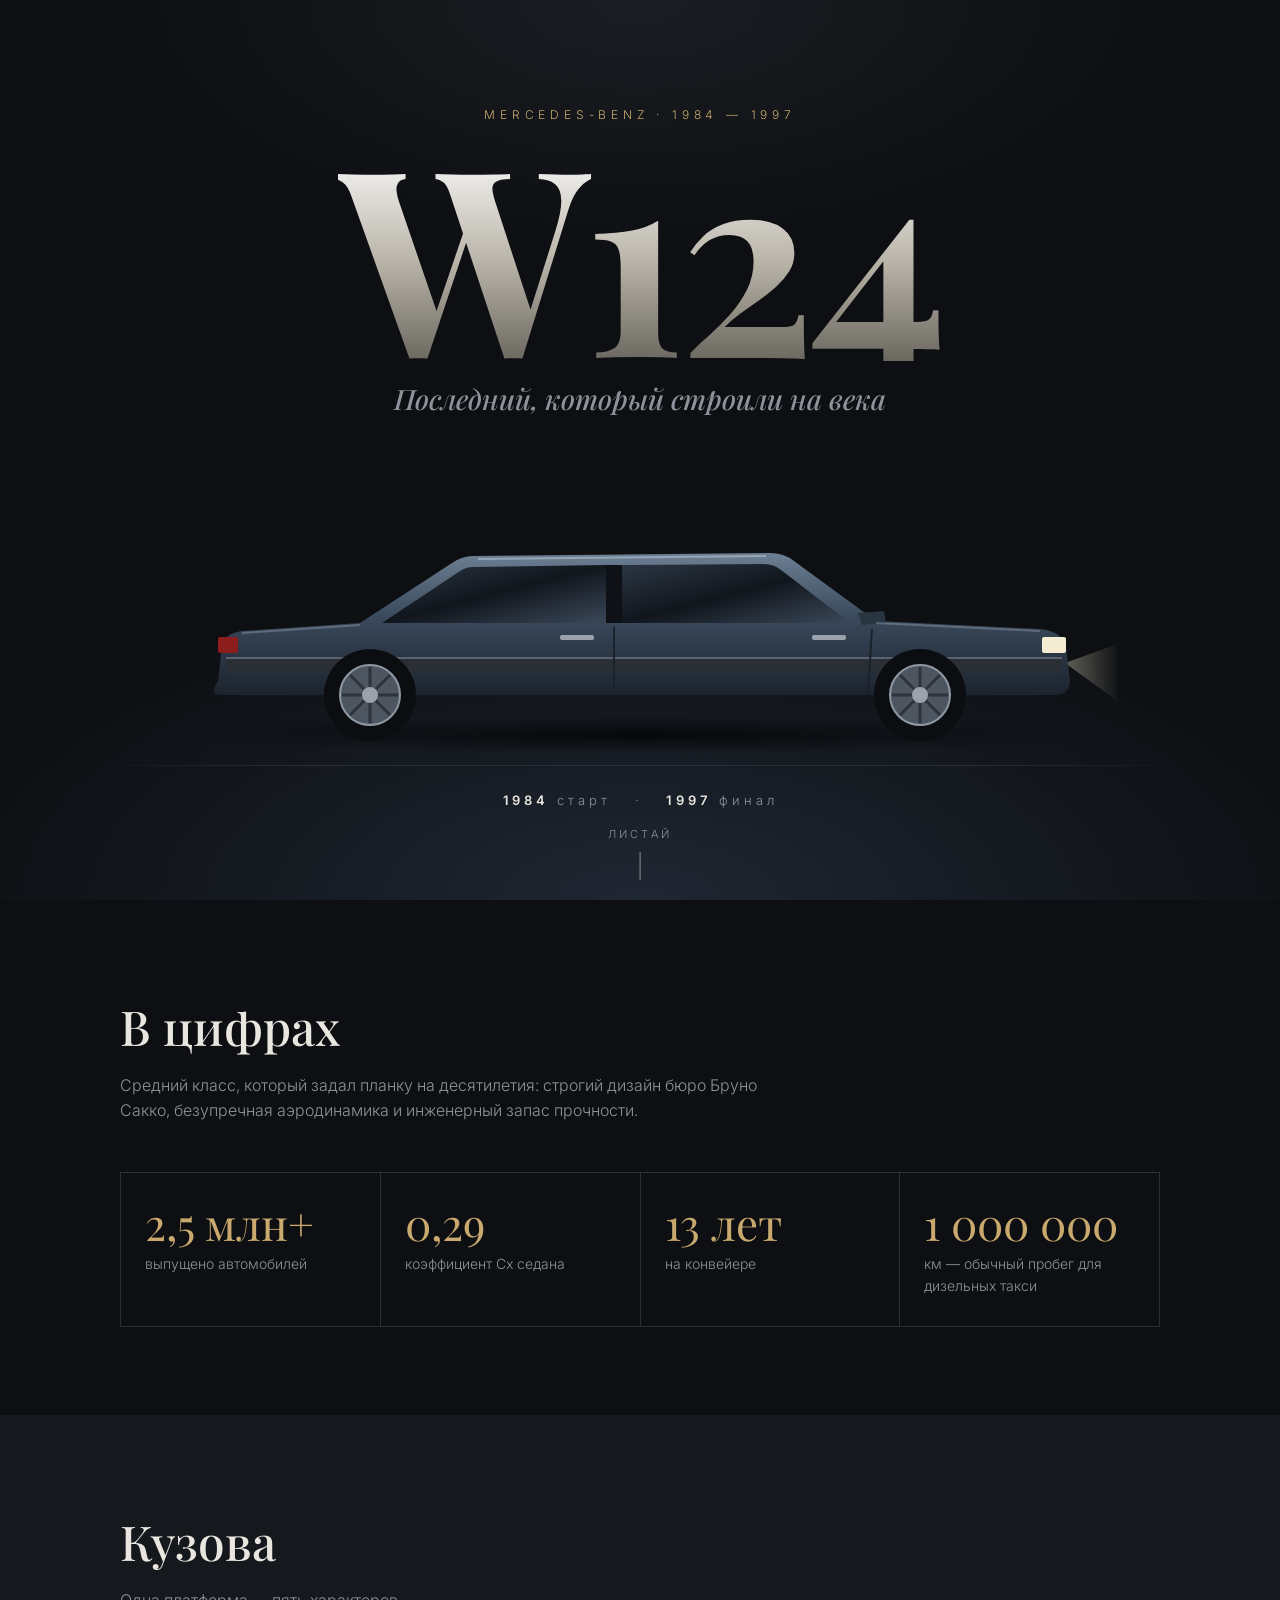
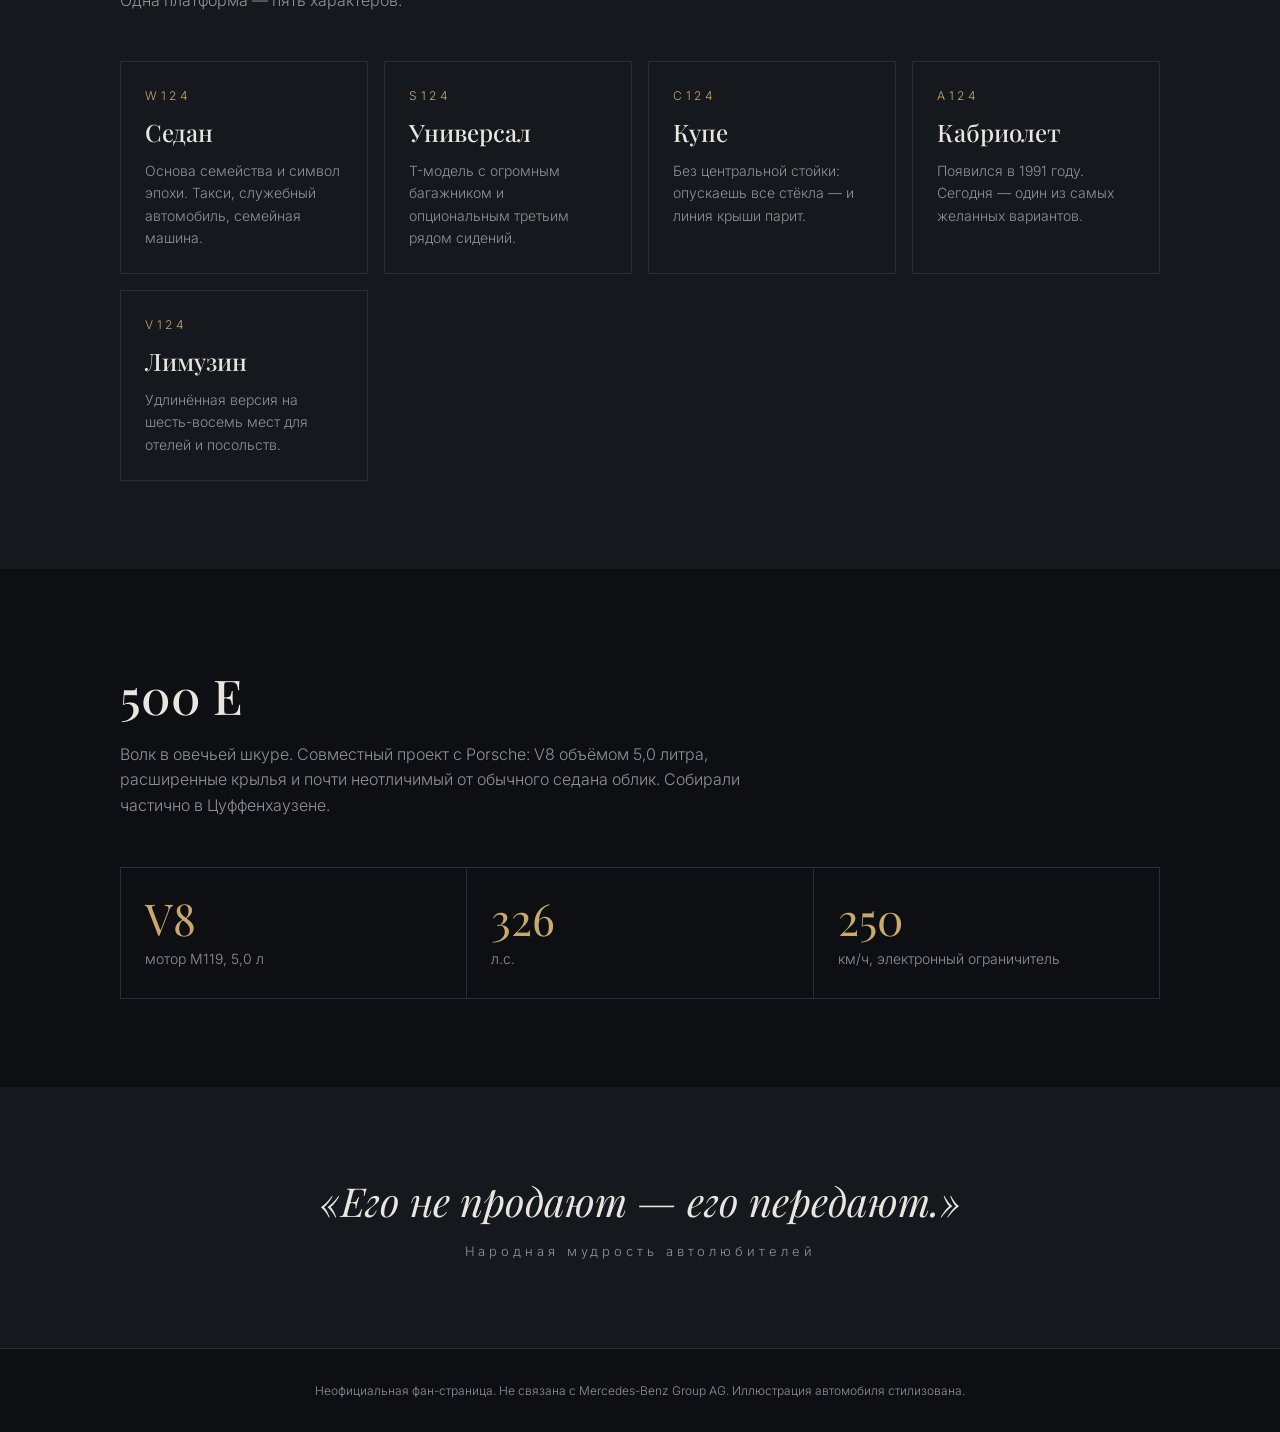
==== index.html @ 32b6a5bc "W124 tribute cover" ====
<!doctype html>
<html lang="ru">
<head>
  <meta charset="utf-8">
  <meta name="viewport" content="width=device-width, initial-scale=1">
  <title>W124 — Легенда</title>
  <meta name="description" content="Фан-страница, посвящённая Mercedes-Benz W124 (1984–1997).">
  <link rel="preconnect" href="https://fonts.googleapis.com">
  <link rel="preconnect" href="https://fonts.gstatic.com" crossorigin>
  <link href="https://fonts.googleapis.com/css2?family=Playfair+Display:wght@500;700&family=Inter:wght@300;400;600&display=swap" rel="stylesheet">
  <style>
    :root {
      --bg: #0d0f12;
      --bg-2: #15181d;
      --fg: #e9e6df;
      --muted: #8e939b;
      --line: #2a2f37;
      --accent: #c9a96e;
      --paint: #3a4a5c;
    }
    * { box-sizing: border-box; }
    html { scroll-behavior: smooth; }
    body {
      margin: 0;
      background: var(--bg);
      color: var(--fg);
      font-family: Inter, system-ui, sans-serif;
      font-weight: 300;
      line-height: 1.6;
    }
    a { color: inherit; }

    /* ---------- Обложка ---------- */
    .hero {
      position: relative;
      min-height: 100svh;
      display: flex;
      flex-direction: column;
      justify-content: center;
      align-items: center;
      text-align: center;
      padding: 48px 16px 32px;
      overflow: hidden;
      background:
        radial-gradient(ellipse 80% 50% at 50% 100%, #1f2733 0%, transparent 70%),
        radial-gradient(ellipse 60% 40% at 50% 0%, #1a1d22 0%, transparent 70%),
        var(--bg);
    }
    .eyebrow {
      font-size: 12px;
      letter-spacing: .4em;
      text-transform: uppercase;
      color: var(--accent);
      margin: 0 0 16px;
      opacity: 0;
      animation: up .9s .1s ease-out forwards;
    }
    .title {
      font-family: "Playfair Display", serif;
      font-weight: 700;
      font-size: clamp(88px, 22vw, 260px);
      line-height: .85;
      margin: 0;
      letter-spacing: -.02em;
      background: linear-gradient(180deg, #ffffff 0%, #b9b4a8 55%, #6b6860 100%);
      -webkit-background-clip: text;
      background-clip: text;
      color: transparent;
      opacity: 0;
      animation: up 1s .25s ease-out forwards;
    }
    .subtitle {
      font-family: "Playfair Display", serif;
      font-weight: 500;
      font-style: italic;
      font-size: clamp(18px, 3vw, 28px);
      color: var(--muted);
      margin: 16px 0 0;
      opacity: 0;
      animation: up 1s .45s ease-out forwards;
    }
    .car {
      width: min(960px, 100%);
      margin-top: clamp(24px, 5vh, 56px);
      opacity: 0;
      animation: drive 1.6s .6s cubic-bezier(.2,.7,.2,1) forwards;
    }
    .car svg { width: 100%; height: auto; display: block; }
    .road {
      width: min(1100px, 100%);
      height: 1px;
      background: linear-gradient(90deg, transparent, var(--line) 20%, var(--line) 80%, transparent);
      margin-top: -2px;
    }
    .years {
      display: flex;
      gap: 24px;
      justify-content: center;
      margin-top: 24px;
      font-size: 13px;
      letter-spacing: .3em;
      color: var(--muted);
    }
    .years b { color: var(--fg); font-weight: 600; }
    .scroll {
      position: absolute;
      bottom: 20px;
      left: 50%;
      transform: translateX(-50%);
      font-size: 11px;
      letter-spacing: .3em;
      text-transform: uppercase;
      color: var(--muted);
      text-decoration: none;
    }
    .scroll::after {
      content: "";
      display: block;
      width: 1px;
      height: 28px;
      margin: 8px auto 0;
      background: var(--muted);
      animation: pulse 2s infinite;
    }

    @keyframes up { from { opacity: 0; transform: translateY(20px); } to { opacity: 1; transform: none; } }
    @keyframes drive { from { opacity: 0; transform: translateX(-12%); } to { opacity: 1; transform: none; } }
    @keyframes pulse { 0%,100% { opacity: .2; } 50% { opacity: 1; } }
    @media (prefers-reduced-motion: reduce) {
      * { animation: none !important; opacity: 1 !important; }
    }

    /* ---------- Секции ---------- */
    section { padding: 88px 16px; }
    .wrap { max-width: 1040px; margin: 0 auto; }
    h2 {
      font-family: "Playfair Display", serif;
      font-weight: 500;
      font-size: clamp(32px, 5vw, 48px);
      margin: 0 0 8px;
    }
    .lead { color: var(--muted); max-width: 640px; margin: 0 0 48px; }

    .stats {
      display: grid;
      grid-template-columns: repeat(auto-fit, minmax(200px, 1fr));
      border-top: 1px solid var(--line);
      border-left: 1px solid var(--line);
    }
    .stat {
      padding: 28px 24px;
      border-right: 1px solid var(--line);
      border-bottom: 1px solid var(--line);
    }
    .stat .num {
      font-family: "Playfair Display", serif;
      font-size: 44px;
      line-height: 1;
      color: var(--accent);
    }
    .stat .lbl { margin-top: 8px; font-size: 14px; color: var(--muted); }

    .alt { background: var(--bg-2); }
    .bodies {
      display: grid;
      grid-template-columns: repeat(auto-fit, minmax(220px, 1fr));
      gap: 16px;
    }
    .body-card {
      border: 1px solid var(--line);
      padding: 24px;
      transition: border-color .3s, transform .3s;
    }
    .body-card:hover { border-color: var(--accent); transform: translateY(-3px); }
    .code { font-size: 12px; letter-spacing: .3em; color: var(--accent); }
    .body-card h3 { font-family: "Playfair Display", serif; font-weight: 500; font-size: 24px; margin: 8px 0; }
    .body-card p { margin: 0; color: var(--muted); font-size: 14px; }

    .quote {
      text-align: center;
      font-family: "Playfair Display", serif;
      font-style: italic;
      font-size: clamp(24px, 4vw, 40px);
      line-height: 1.3;
      max-width: 820px;
      margin: 0 auto;
    }
    .quote span { display: block; margin-top: 16px; font-family: Inter, sans-serif; font-style: normal; font-size: 13px; letter-spacing: .3em; color: var(--muted); }

    footer {
      padding: 32px 16px;
      text-align: center;
      font-size: 12px;
      color: var(--muted);
      border-top: 1px solid var(--line);
    }
  </style>
</head>
<body>

  <header class="hero">
    <p class="eyebrow">Mercedes-Benz · 1984 — 1997</p>
    <h1 class="title">W124</h1>
    <p class="subtitle">Последний, который строили на века</p>

    <div class="car" aria-hidden="true">
      <!-- Стилизованный силуэт седана: прямые линии, длинный капот, вертикальная решётка -->
      <svg viewBox="0 0 960 300" fill="none" xmlns="http://www.w3.org/2000/svg">
        <defs>
          <linearGradient id="paint" x1="0" y1="0" x2="0" y2="1">
            <stop offset="0" stop-color="#6d7f93"/>
            <stop offset=".45" stop-color="#3a4a5c"/>
            <stop offset="1" stop-color="#1b232d"/>
          </linearGradient>
          <linearGradient id="glass" x1="0" y1="0" x2="1" y2="1">
            <stop offset="0" stop-color="#2b3644"/>
            <stop offset=".5" stop-color="#11161d"/>
            <stop offset="1" stop-color="#3b4859"/>
          </linearGradient>
          <radialGradient id="shadow" cx=".5" cy=".5" r=".5">
            <stop offset="0" stop-color="#000" stop-opacity=".7"/>
            <stop offset="1" stop-color="#000" stop-opacity="0"/>
          </radialGradient>
          <linearGradient id="beam" x1="0" y1="0" x2="1" y2="0">
            <stop offset="0" stop-color="#fff6d8" stop-opacity=".35"/>
            <stop offset="1" stop-color="#fff6d8" stop-opacity="0"/>
          </linearGradient>
        </defs>

        <ellipse cx="480" cy="268" rx="430" ry="18" fill="url(#shadow)"/>

        <!-- свет фар -->
        <path d="M905 196 L960 176 L960 236 Z" fill="url(#beam)"/>

        <!-- кузов -->
        <path d="M58 214
                 L62 178 Q66 166 82 164
                 L200 156
                 L292 96 Q300 90 312 89
                 L610 86 Q624 86 634 94
                 L716 154
                 L880 162 Q902 164 906 180
                 L910 214 Q910 226 898 228
                 L58 228 Q50 226 58 214 Z"
              fill="url(#paint)"/>

        <!-- окна -->
        <path d="M222 156 L300 104 Q306 100 314 100 L446 98 L446 156 Z" fill="url(#glass)"/>
        <path d="M462 98 L604 97 Q614 97 621 103 L690 156 L462 156 Z" fill="url(#glass)"/>
        <rect x="446" y="98" width="16" height="58" fill="#0e1217"/>

        <!-- молдинг (знаменитые боковые накладки) -->
        <rect x="66" y="190" width="836" height="16" rx="3" fill="#2a2f36"/>
        <rect x="66" y="190" width="836" height="2" fill="#5b636e"/>

        <!-- линии дверей -->
        <path d="M454 160 L454 226 M712 162 L708 226" stroke="#1a222b" stroke-width="2"/>

        <!-- ручки -->
        <rect x="400" y="168" width="34" height="5" rx="2" fill="#9aa3ad"/>
        <rect x="652" y="168" width="34" height="5" rx="2" fill="#9aa3ad"/>

        <!-- зеркало -->
        <path d="M698 146 L724 144 L726 156 L702 158 Z" fill="#2a3542"/>

        <!-- фара и фонарь -->
        <rect x="882" y="170" width="24" height="16" rx="2" fill="#f4ecd2"/>
        <rect x="58" y="170" width="20" height="16" rx="2" fill="#8c1d1d"/>

        <!-- блик по крыше -->
        <path d="M318 92 L606 89" stroke="#c4d0dc" stroke-opacity=".5" stroke-width="2"/>
        <path d="M82 166 L200 158 M716 156 L880 164" stroke="#a9b6c3" stroke-opacity=".35" stroke-width="2"/>

        <!-- колёса -->
        <g>
          <circle cx="210" cy="228" r="46" fill="#0b0d10"/>
          <circle cx="210" cy="228" r="30" fill="#4c5560"/>
          <circle cx="210" cy="228" r="30" fill="none" stroke="#8e98a3" stroke-width="2"/>
          <g stroke="#2c333b" stroke-width="3">
            <path d="M210 200 V256 M182 228 H238 M190 208 L230 248 M230 208 L190 248"/>
          </g>
          <circle cx="210" cy="228" r="8" fill="#9aa3ad"/>
        </g>
        <g>
          <circle cx="760" cy="228" r="46" fill="#0b0d10"/>
          <circle cx="760" cy="228" r="30" fill="#4c5560"/>
          <circle cx="760" cy="228" r="30" fill="none" stroke="#8e98a3" stroke-width="2"/>
          <g stroke="#2c333b" stroke-width="3">
            <path d="M760 200 V256 M732 228 H788 M740 208 L780 248 M780 208 L740 248"/>
          </g>
          <circle cx="760" cy="228" r="8" fill="#9aa3ad"/>
        </g>
      </svg>
    </div>
    <div class="road"></div>

    <div class="years"><span><b>1984</b> старт</span><span>·</span><span><b>1997</b> финал</span></div>

    <a class="scroll" href="#facts">Листай</a>
  </header>

  <section id="facts">
    <div class="wrap">
      <h2>В цифрах</h2>
      <p class="lead">Средний класс, который задал планку на десятилетия: строгий дизайн бюро Бруно Сакко, безупречная аэродинамика и инженерный запас прочности.</p>
      <div class="stats">
        <div class="stat"><div class="num">2,5 млн+</div><div class="lbl">выпущено автомобилей</div></div>
        <div class="stat"><div class="num">0,29</div><div class="lbl">коэффициент Cx седана</div></div>
        <div class="stat"><div class="num">13 лет</div><div class="lbl">на конвейере</div></div>
        <div class="stat"><div class="num">1 000 000</div><div class="lbl">км — обычный пробег для дизельных такси</div></div>
      </div>
    </div>
  </section>

  <section class="alt">
    <div class="wrap">
      <h2>Кузова</h2>
      <p class="lead">Одна платформа — пять характеров.</p>
      <div class="bodies">
        <div class="body-card"><div class="code">W124</div><h3>Седан</h3><p>Основа семейства и символ эпохи. Такси, служебный автомобиль, семейная машина.</p></div>
        <div class="body-card"><div class="code">S124</div><h3>Универсал</h3><p>T-модель с огромным багажником и опциональным третьим рядом сидений.</p></div>
        <div class="body-card"><div class="code">C124</div><h3>Купе</h3><p>Без центральной стойки: опускаешь все стёкла — и линия крыши парит.</p></div>
        <div class="body-card"><div class="code">A124</div><h3>Кабриолет</h3><p>Появился в 1991 году. Сегодня — один из самых желанных вариантов.</p></div>
        <div class="body-card"><div class="code">V124</div><h3>Лимузин</h3><p>Удлинённая версия на шесть-восемь мест для отелей и посольств.</p></div>
      </div>
    </div>
  </section>

  <section>
    <div class="wrap">
      <h2>500 E</h2>
      <p class="lead">Волк в овечьей шкуре. Совместный проект с Porsche: V8 объёмом 5,0 литра, расширенные крылья и почти неотличимый от обычного седана облик. Собирали частично в Цуффенхаузене.</p>
      <div class="stats">
        <div class="stat"><div class="num">V8</div><div class="lbl">мотор M119, 5,0 л</div></div>
        <div class="stat"><div class="num">326</div><div class="lbl">л.с.</div></div>
        <div class="stat"><div class="num">250</div><div class="lbl">км/ч, электронный ограничитель</div></div>
      </div>
    </div>
  </section>

  <section class="alt">
    <p class="quote">«Его не продают — его передают.»<span>Народная мудрость автолюбителей</span></p>
  </section>

  <footer>
    Неофициальная фан-страница. Не связана с Mercedes-Benz Group AG. Иллюстрация автомобиля стилизована.
  </footer>

</body>
</html>
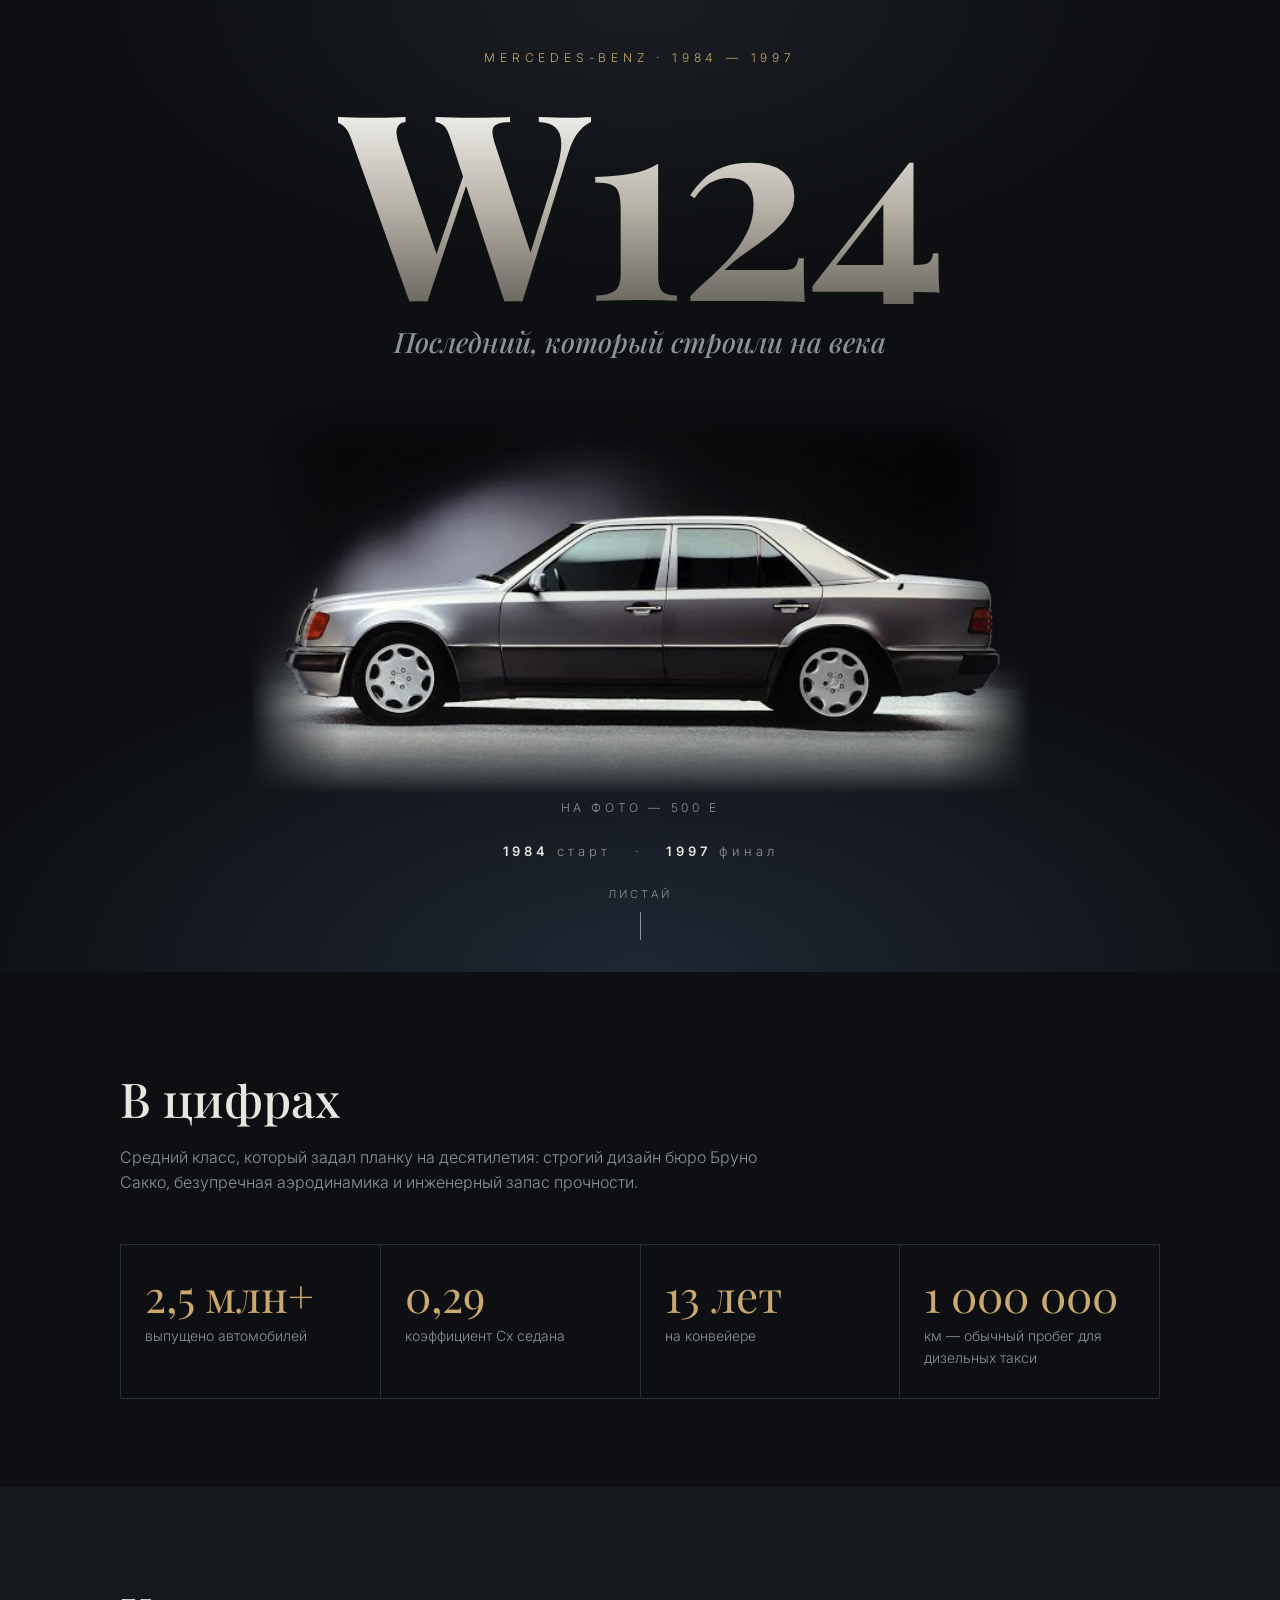
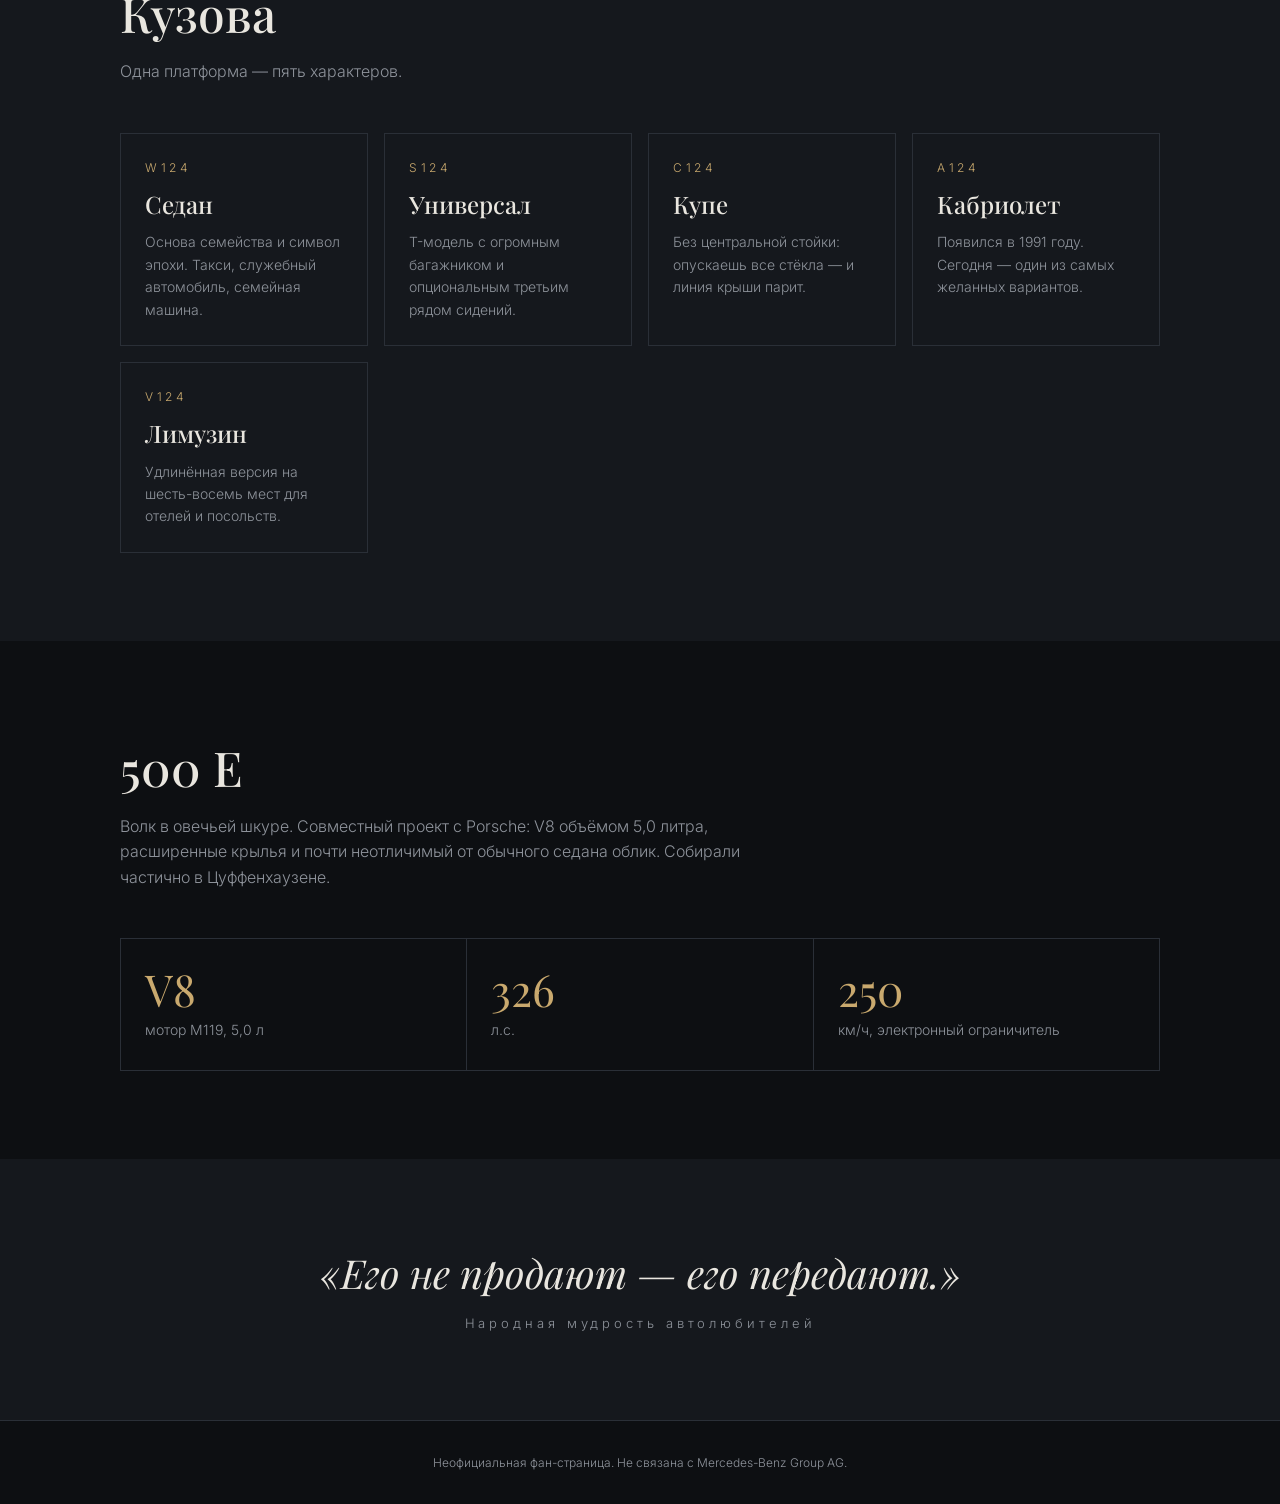
==== commit 5c4b3de4: "Use photo on W124 cover" ====
--- a/index.html
+++ b/index.html
@@ -80,17 +80,35 @@
       animation: up 1s .45s ease-out forwards;
     }
     .car {
-      width: min(960px, 100%);
-      margin-top: clamp(24px, 5vh, 56px);
+      width: min(780px, 100%);
+      margin-top: clamp(16px, 3vh, 40px);
       opacity: 0;
       animation: drive 1.6s .6s cubic-bezier(.2,.7,.2,1) forwards;
     }
-    .car svg { width: 100%; height: auto; display: block; }
-    .road {
-      width: min(1100px, 100%);
-      height: 1px;
-      background: linear-gradient(90deg, transparent, var(--line) 20%, var(--line) 80%, transparent);
-      margin-top: -2px;
+    .car figure { margin: 0; }
+    .car img {
+      display: block;
+      width: 100%;
+      height: auto;
+      aspect-ratio: 640 / 330; /* обрезаем чёрные полосы сверху и снизу */
+      object-fit: cover;
+      object-position: center;
+      /* растворяем края фото в фоне */
+      -webkit-mask-image:
+        linear-gradient(90deg, transparent 0, #000 12%, #000 88%, transparent 100%),
+        linear-gradient(180deg, transparent 0, #000 15%, #000 80%, transparent 100%);
+      -webkit-mask-composite: source-in;
+      mask-image:
+        linear-gradient(90deg, transparent 0, #000 12%, #000 88%, transparent 100%),
+        linear-gradient(180deg, transparent 0, #000 15%, #000 80%, transparent 100%);
+      mask-composite: intersect;
+    }
+    .car figcaption {
+      margin-top: 4px;
+      font-size: 12px;
+      letter-spacing: .3em;
+      text-transform: uppercase;
+      color: var(--muted);
     }
     .years {
       display: flex;
@@ -103,10 +121,7 @@
     }
     .years b { color: var(--fg); font-weight: 600; }
     .scroll {
-      position: absolute;
-      bottom: 20px;
-      left: 50%;
-      transform: translateX(-50%);
+      margin-top: 24px;
       font-size: 11px;
       letter-spacing: .3em;
       text-transform: uppercase;
@@ -124,7 +139,7 @@
     }
 
     @keyframes up { from { opacity: 0; transform: translateY(20px); } to { opacity: 1; transform: none; } }
-    @keyframes drive { from { opacity: 0; transform: translateX(-12%); } to { opacity: 1; transform: none; } }
+    @keyframes drive { from { opacity: 0; transform: translateX(8%); } to { opacity: 1; transform: none; } }
     @keyframes pulse { 0%,100% { opacity: .2; } 50% { opacity: 1; } }
     @media (prefers-reduced-motion: reduce) {
       * { animation: none !important; opacity: 1 !important; }
@@ -203,96 +218,12 @@
     <h1 class="title">W124</h1>
     <p class="subtitle">Последний, который строили на века</p>
 
-    <div class="car" aria-hidden="true">
-      <!-- Стилизованный силуэт седана: прямые линии, длинный капот, вертикальная решётка -->
-      <svg viewBox="0 0 960 300" fill="none" xmlns="http://www.w3.org/2000/svg">
-        <defs>
-          <linearGradient id="paint" x1="0" y1="0" x2="0" y2="1">
-            <stop offset="0" stop-color="#6d7f93"/>
-            <stop offset=".45" stop-color="#3a4a5c"/>
-            <stop offset="1" stop-color="#1b232d"/>
-          </linearGradient>
-          <linearGradient id="glass" x1="0" y1="0" x2="1" y2="1">
-            <stop offset="0" stop-color="#2b3644"/>
-            <stop offset=".5" stop-color="#11161d"/>
-            <stop offset="1" stop-color="#3b4859"/>
-          </linearGradient>
-          <radialGradient id="shadow" cx=".5" cy=".5" r=".5">
-            <stop offset="0" stop-color="#000" stop-opacity=".7"/>
-            <stop offset="1" stop-color="#000" stop-opacity="0"/>
-          </radialGradient>
-          <linearGradient id="beam" x1="0" y1="0" x2="1" y2="0">
-            <stop offset="0" stop-color="#fff6d8" stop-opacity=".35"/>
-            <stop offset="1" stop-color="#fff6d8" stop-opacity="0"/>
-          </linearGradient>
-        </defs>
-
-        <ellipse cx="480" cy="268" rx="430" ry="18" fill="url(#shadow)"/>
-
-        <!-- свет фар -->
-        <path d="M905 196 L960 176 L960 236 Z" fill="url(#beam)"/>
-
-        <!-- кузов -->
-        <path d="M58 214
-                 L62 178 Q66 166 82 164
-                 L200 156
-                 L292 96 Q300 90 312 89
-                 L610 86 Q624 86 634 94
-                 L716 154
-                 L880 162 Q902 164 906 180
-                 L910 214 Q910 226 898 228
-                 L58 228 Q50 226 58 214 Z"
-              fill="url(#paint)"/>
-
-        <!-- окна -->
-        <path d="M222 156 L300 104 Q306 100 314 100 L446 98 L446 156 Z" fill="url(#glass)"/>
-        <path d="M462 98 L604 97 Q614 97 621 103 L690 156 L462 156 Z" fill="url(#glass)"/>
-        <rect x="446" y="98" width="16" height="58" fill="#0e1217"/>
-
-        <!-- молдинг (знаменитые боковые накладки) -->
-        <rect x="66" y="190" width="836" height="16" rx="3" fill="#2a2f36"/>
-        <rect x="66" y="190" width="836" height="2" fill="#5b636e"/>
-
-        <!-- линии дверей -->
-        <path d="M454 160 L454 226 M712 162 L708 226" stroke="#1a222b" stroke-width="2"/>
-
-        <!-- ручки -->
-        <rect x="400" y="168" width="34" height="5" rx="2" fill="#9aa3ad"/>
-        <rect x="652" y="168" width="34" height="5" rx="2" fill="#9aa3ad"/>
-
-        <!-- зеркало -->
-        <path d="M698 146 L724 144 L726 156 L702 158 Z" fill="#2a3542"/>
-
-        <!-- фара и фонарь -->
-        <rect x="882" y="170" width="24" height="16" rx="2" fill="#f4ecd2"/>
-        <rect x="58" y="170" width="20" height="16" rx="2" fill="#8c1d1d"/>
-
-        <!-- блик по крыше -->
-        <path d="M318 92 L606 89" stroke="#c4d0dc" stroke-opacity=".5" stroke-width="2"/>
-        <path d="M82 166 L200 158 M716 156 L880 164" stroke="#a9b6c3" stroke-opacity=".35" stroke-width="2"/>
-
-        <!-- колёса -->
-        <g>
-          <circle cx="210" cy="228" r="46" fill="#0b0d10"/>
-          <circle cx="210" cy="228" r="30" fill="#4c5560"/>
-          <circle cx="210" cy="228" r="30" fill="none" stroke="#8e98a3" stroke-width="2"/>
-          <g stroke="#2c333b" stroke-width="3">
-            <path d="M210 200 V256 M182 228 H238 M190 208 L230 248 M230 208 L190 248"/>
-          </g>
-          <circle cx="210" cy="228" r="8" fill="#9aa3ad"/>
-        </g>
-        <g>
-          <circle cx="760" cy="228" r="46" fill="#0b0d10"/>
-          <circle cx="760" cy="228" r="30" fill="#4c5560"/>
-          <circle cx="760" cy="228" r="30" fill="none" stroke="#8e98a3" stroke-width="2"/>
-          <g stroke="#2c333b" stroke-width="3">
-            <path d="M760 200 V256 M732 228 H788 M740 208 L780 248 M780 208 L740 248"/>
-          </g>
-          <circle cx="760" cy="228" r="8" fill="#9aa3ad"/>
-        </g>
-      </svg>
-    </div>
-    <div class="road"></div>
+    <div class="car">
+      <figure>
+        <img src="sddefault.jpg" alt="Mercedes-Benz W124 500 E, серебристый седан в профиль" width="640" height="330">
+        <figcaption>На фото — 500 E</figcaption>
+      </figure>
+    </div>
 
     <div class="years"><span><b>1984</b> старт</span><span>·</span><span><b>1997</b> финал</span></div>
 
@@ -343,7 +274,7 @@
   </section>
 
   <footer>
-    Неофициальная фан-страница. Не связана с Mercedes-Benz Group AG. Иллюстрация автомобиля стилизована.
+    Неофициальная фан-страница. Не связана с Mercedes-Benz Group AG.
   </footer>
 
 </body>
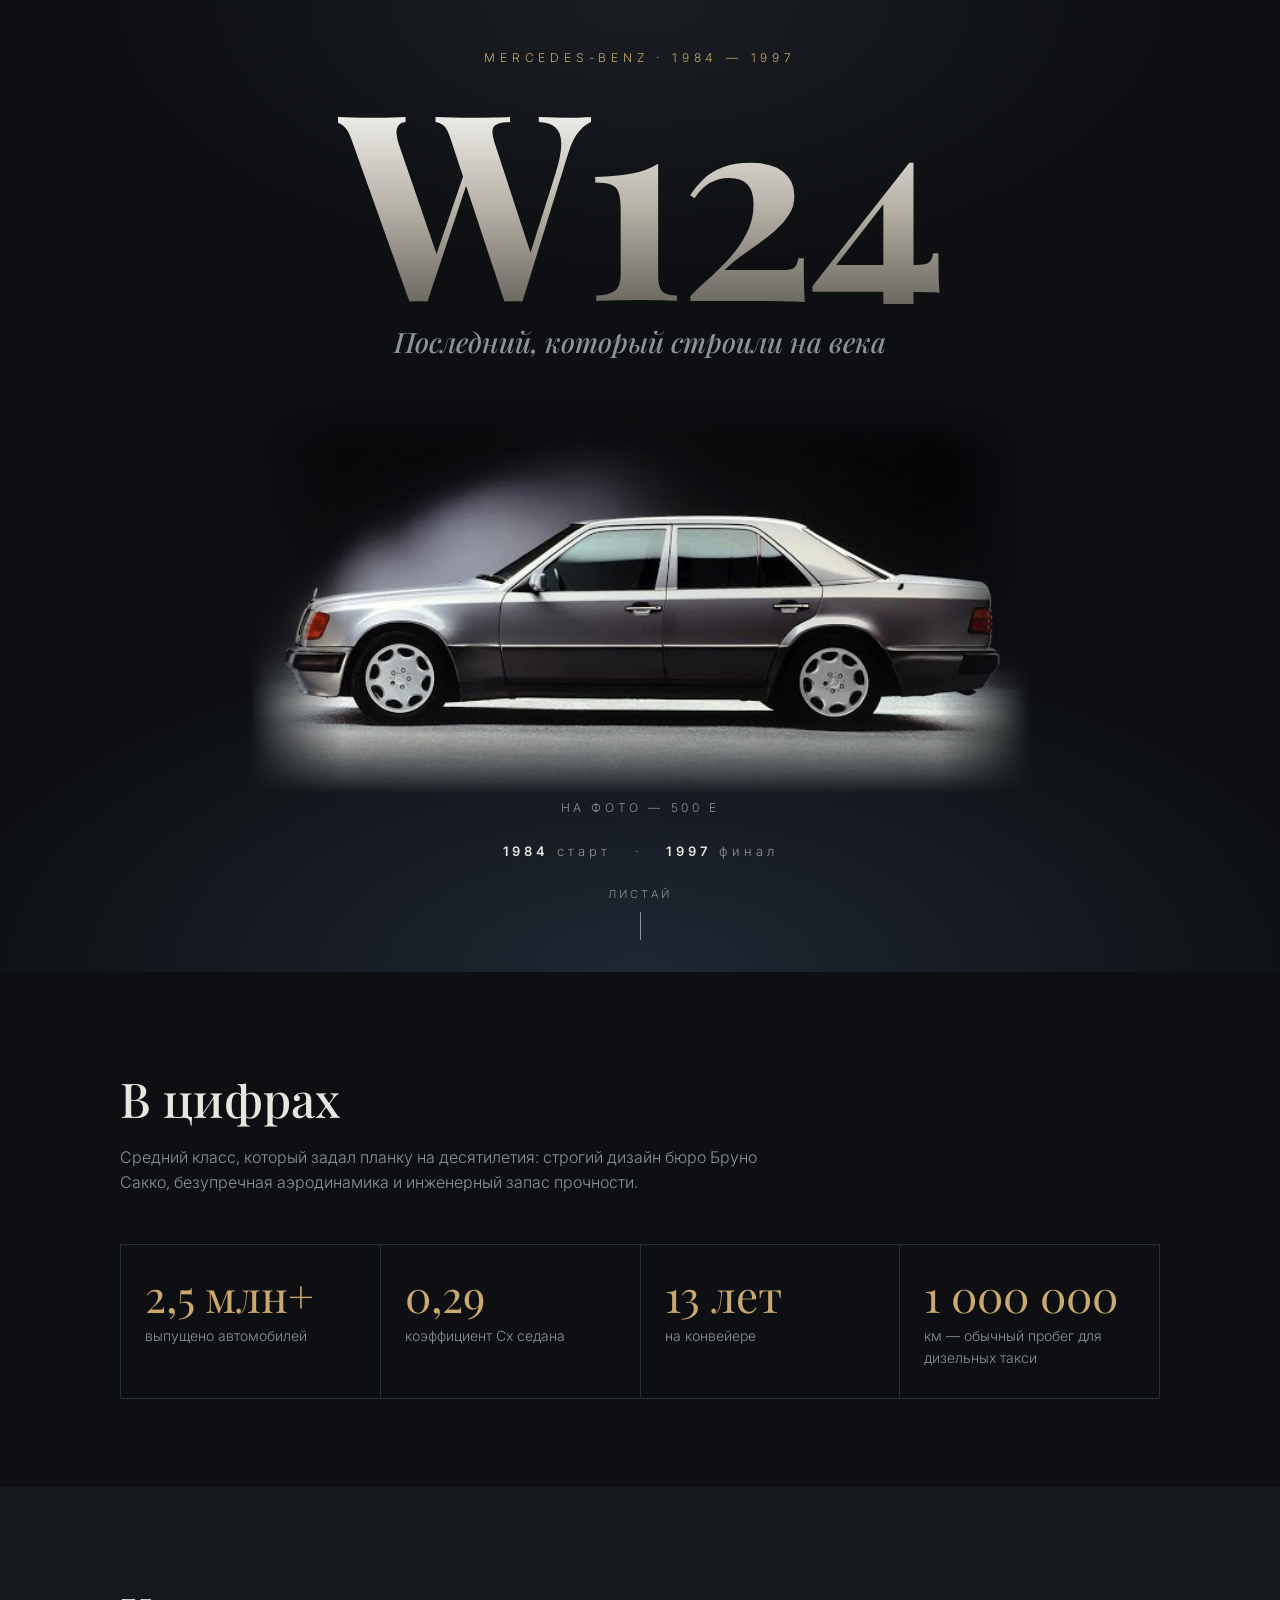
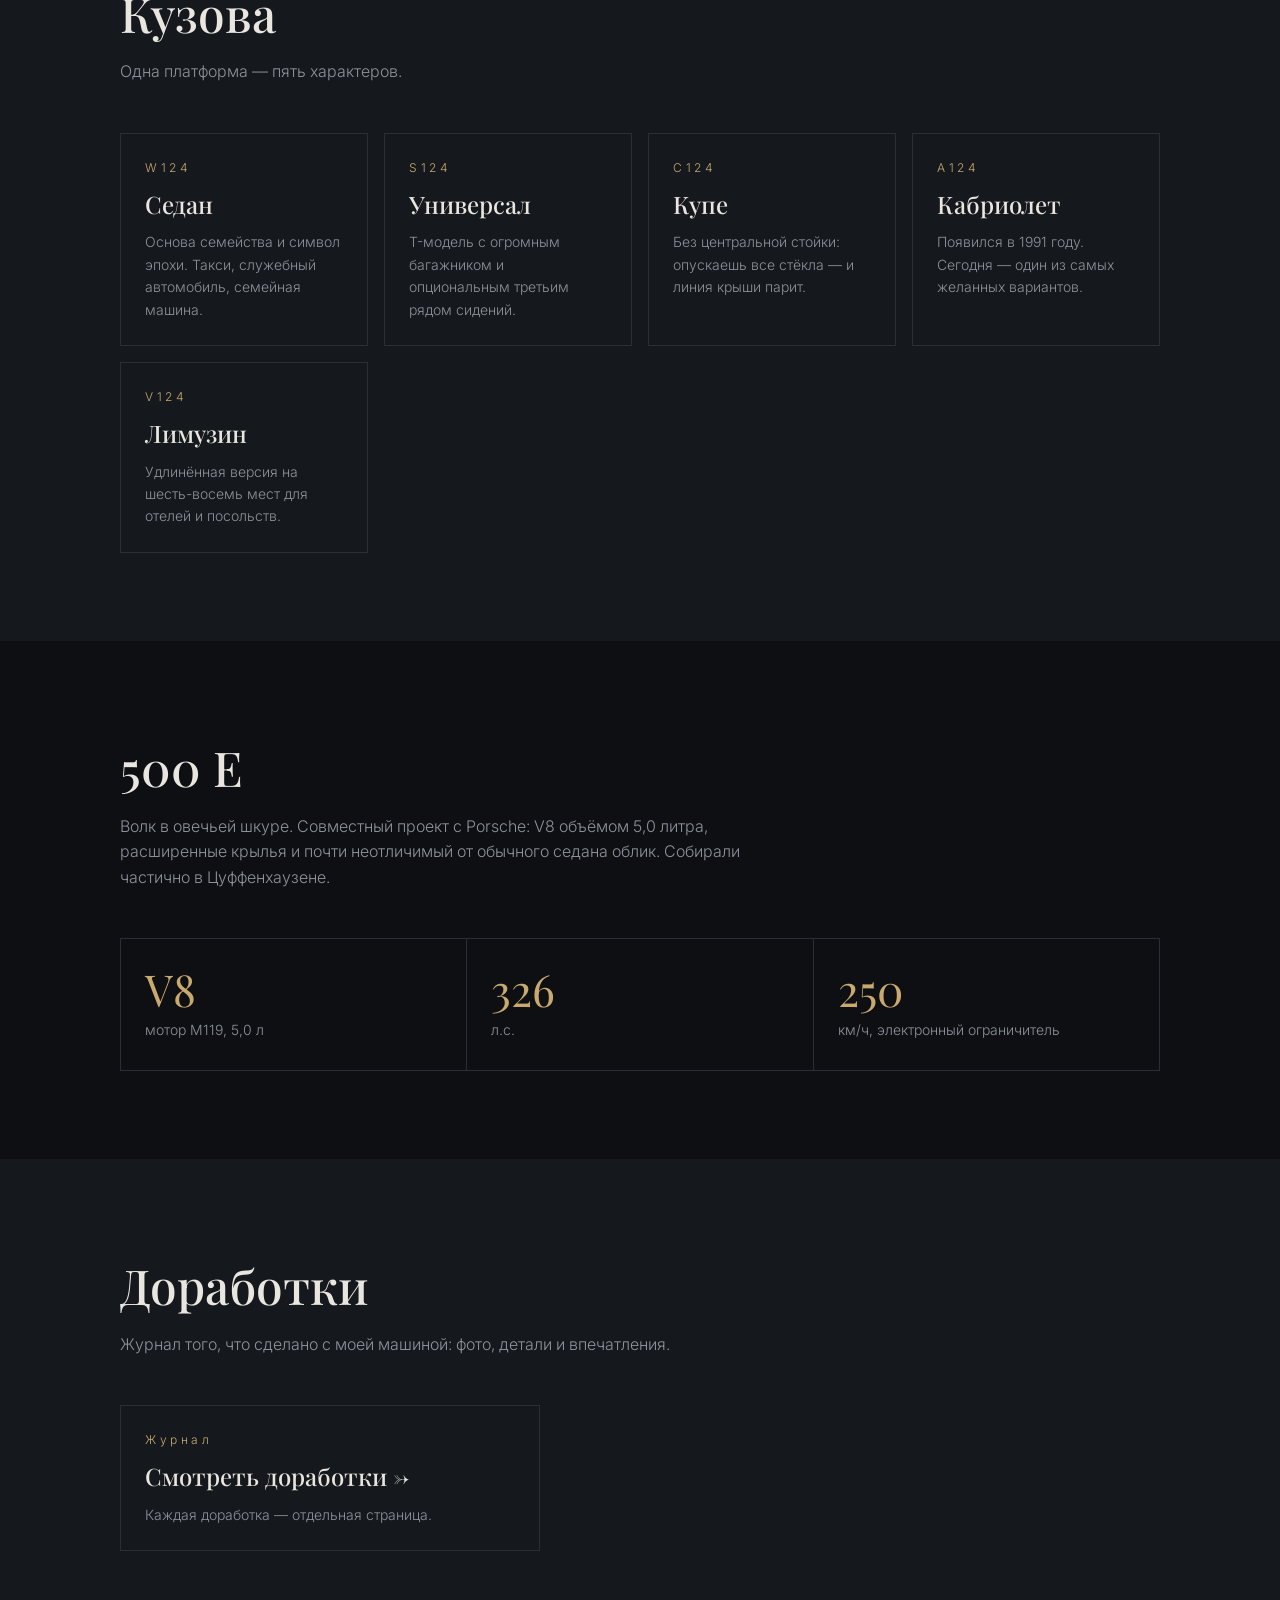
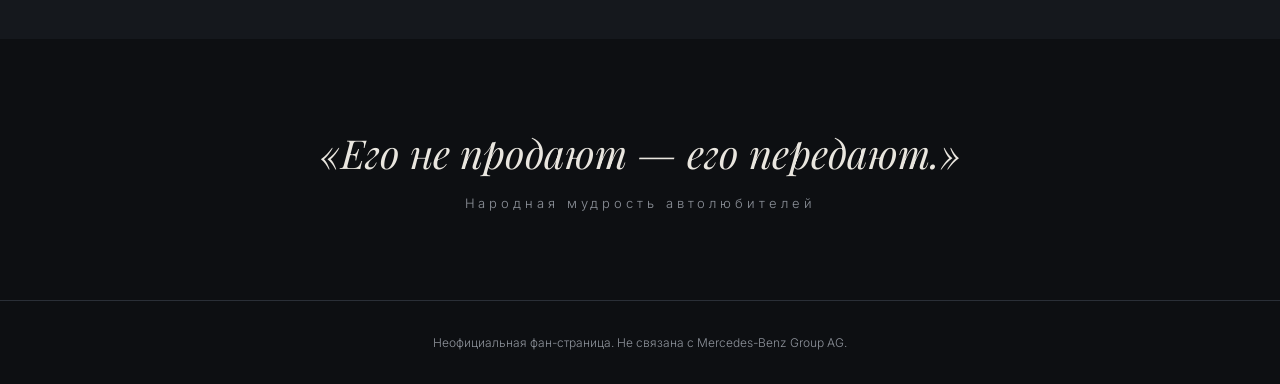
==== commit 68860962: "Add W124 mods journal section Co-Authored-By: Claude Opus 5.5 <noreply@anthropic.com>" ====
--- a/index.html
+++ b/index.html
@@ -191,6 +191,8 @@
     .body-card h3 { font-family: "Playfair Display", serif; font-weight: 500; font-size: 24px; margin: 8px 0; }
     .body-card p { margin: 0; color: var(--muted); font-size: 14px; }
 
+    .mods-link { display: block; max-width: 420px; text-decoration: none; }
+
     .quote {
       text-align: center;
       font-family: "Playfair Display", serif;
@@ -270,6 +272,14 @@
   </section>
 
   <section class="alt">
+    <div class="wrap">
+      <h2>Доработки</h2>
+      <p class="lead">Журнал того, что сделано с моей машиной: фото, детали и впечатления.</p>
+      <a class="body-card mods-link" href="mods/"><div class="code">Журнал</div><h3>Смотреть доработки →</h3><p>Каждая доработка — отдельная страница.</p></a>
+    </div>
+  </section>
+
+  <section>
     <p class="quote">«Его не продают — его передают.»<span>Народная мудрость автолюбителей</span></p>
   </section>
 
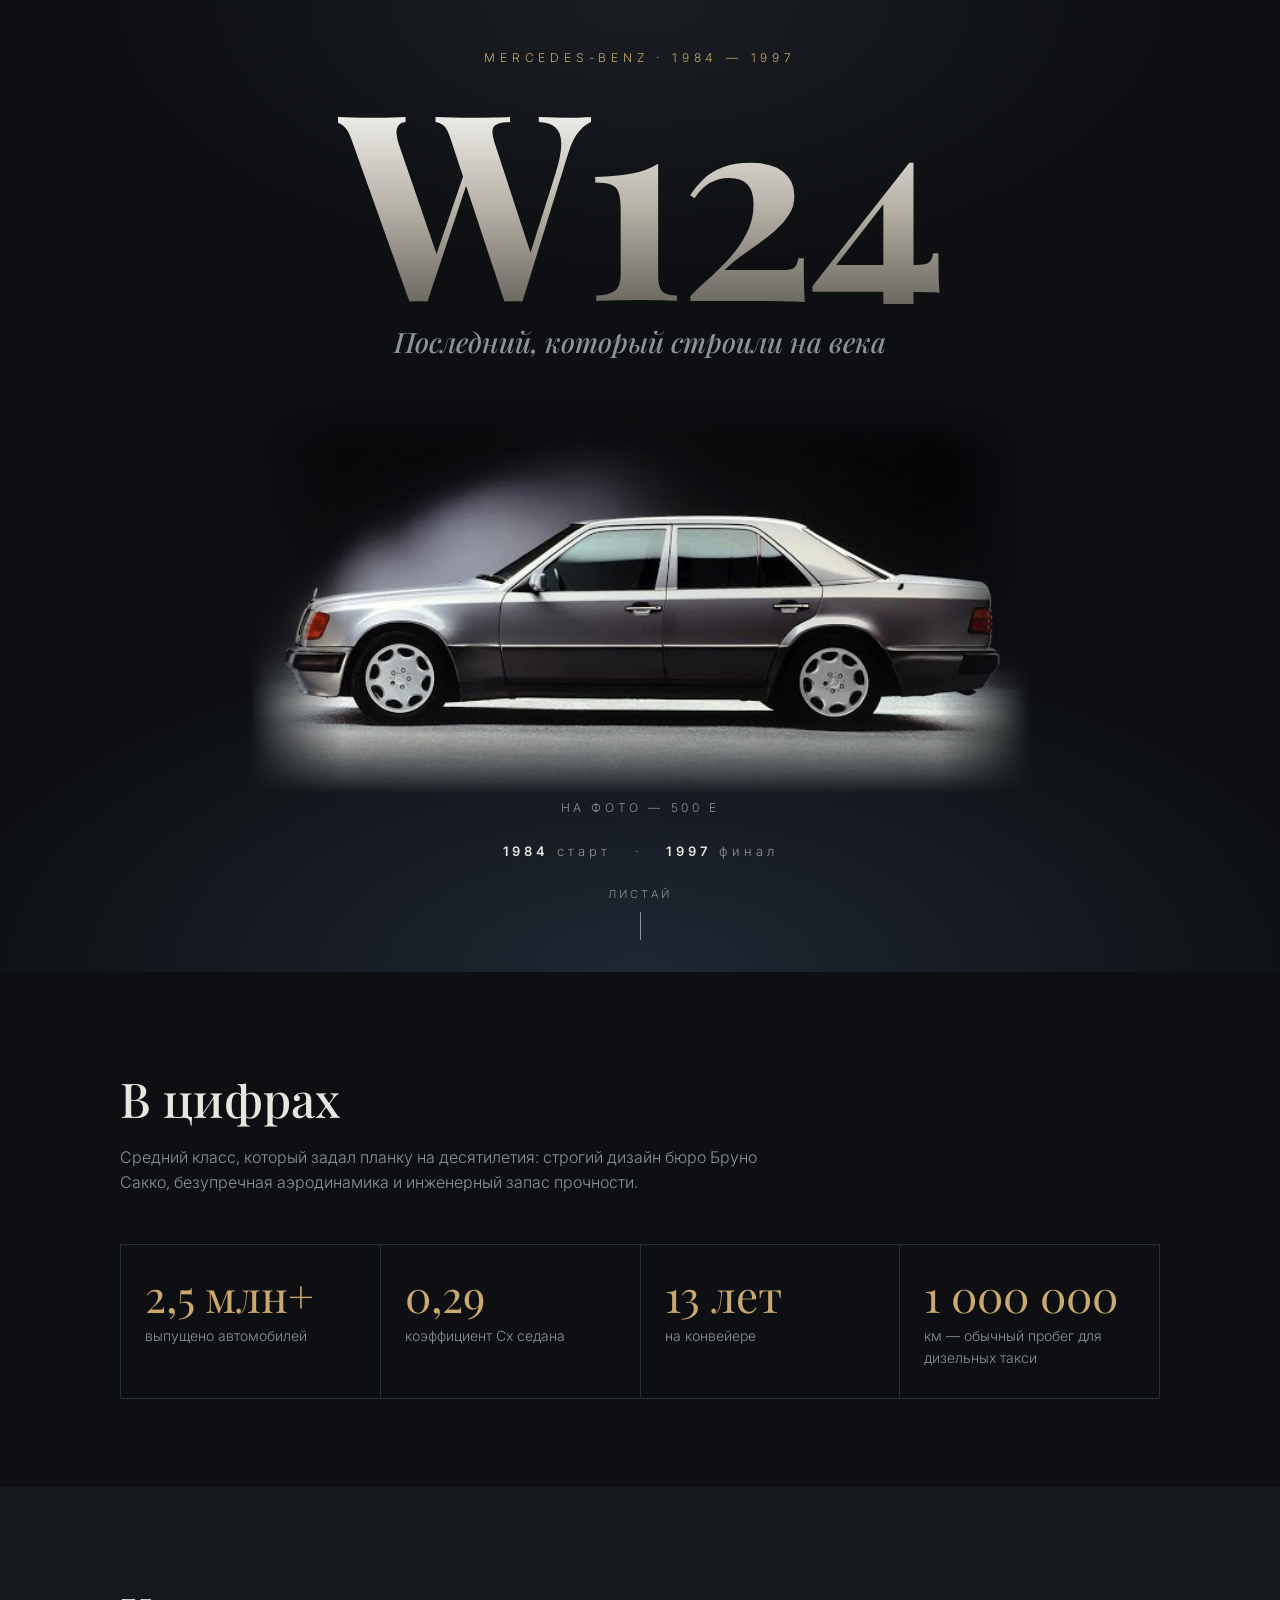
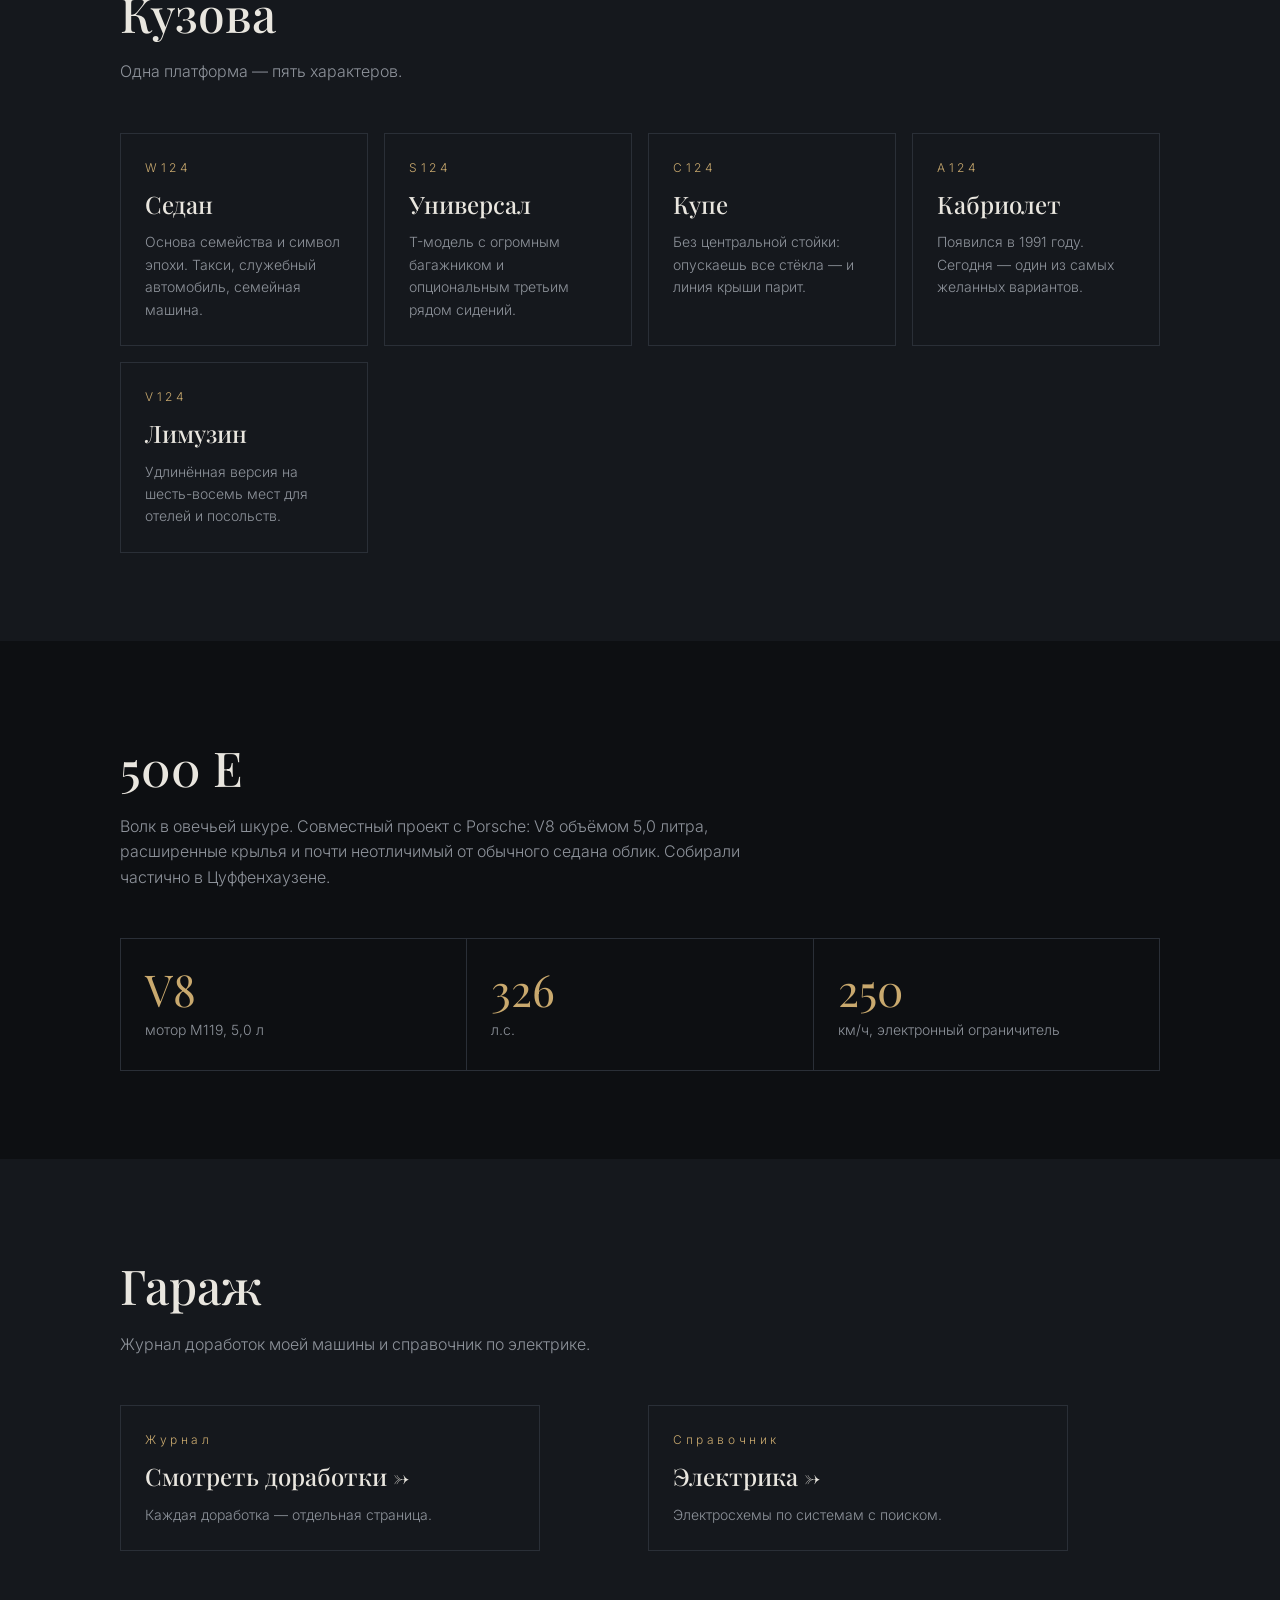
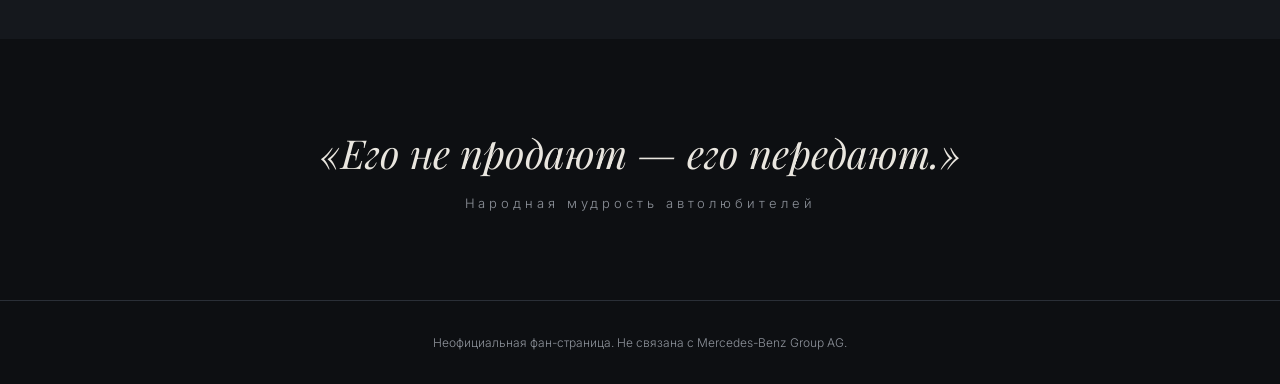
==== commit b622a84b: "Add W124 electrics reference page Co-Authored-By: Claude Opus 5.5 <noreply@anthropic.com>" ====
--- a/index.html
+++ b/index.html
@@ -273,9 +273,12 @@
 
   <section class="alt">
     <div class="wrap">
-      <h2>Доработки</h2>
-      <p class="lead">Журнал того, что сделано с моей машиной: фото, детали и впечатления.</p>
-      <a class="body-card mods-link" href="mods/"><div class="code">Журнал</div><h3>Смотреть доработки →</h3><p>Каждая доработка — отдельная страница.</p></a>
+      <h2>Гараж</h2>
+      <p class="lead">Журнал доработок моей машины и справочник по электрике.</p>
+      <div class="bodies">
+        <a class="body-card mods-link" href="mods/"><div class="code">Журнал</div><h3>Смотреть доработки →</h3><p>Каждая доработка — отдельная страница.</p></a>
+        <a class="body-card mods-link" href="electrics/"><div class="code">Справочник</div><h3>Электрика →</h3><p>Электросхемы по системам с поиском.</p></a>
+      </div>
     </div>
   </section>
 
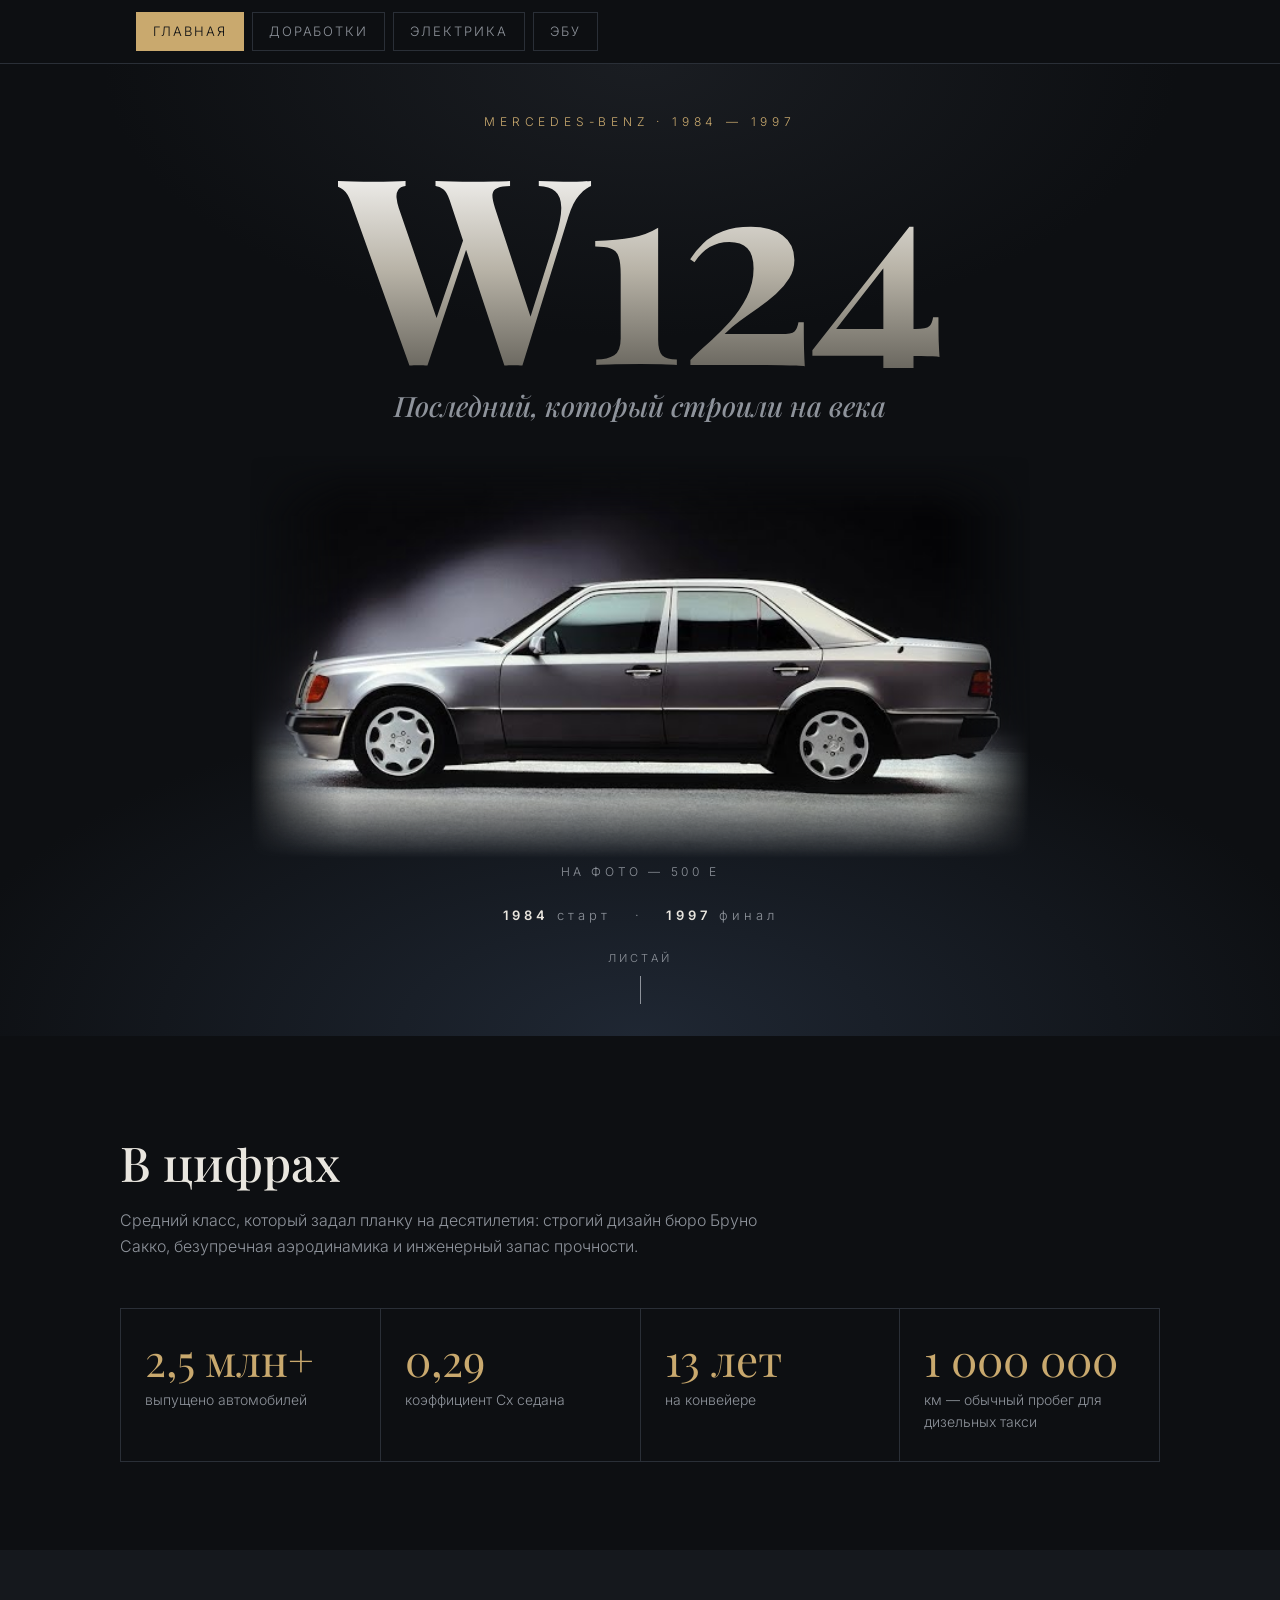
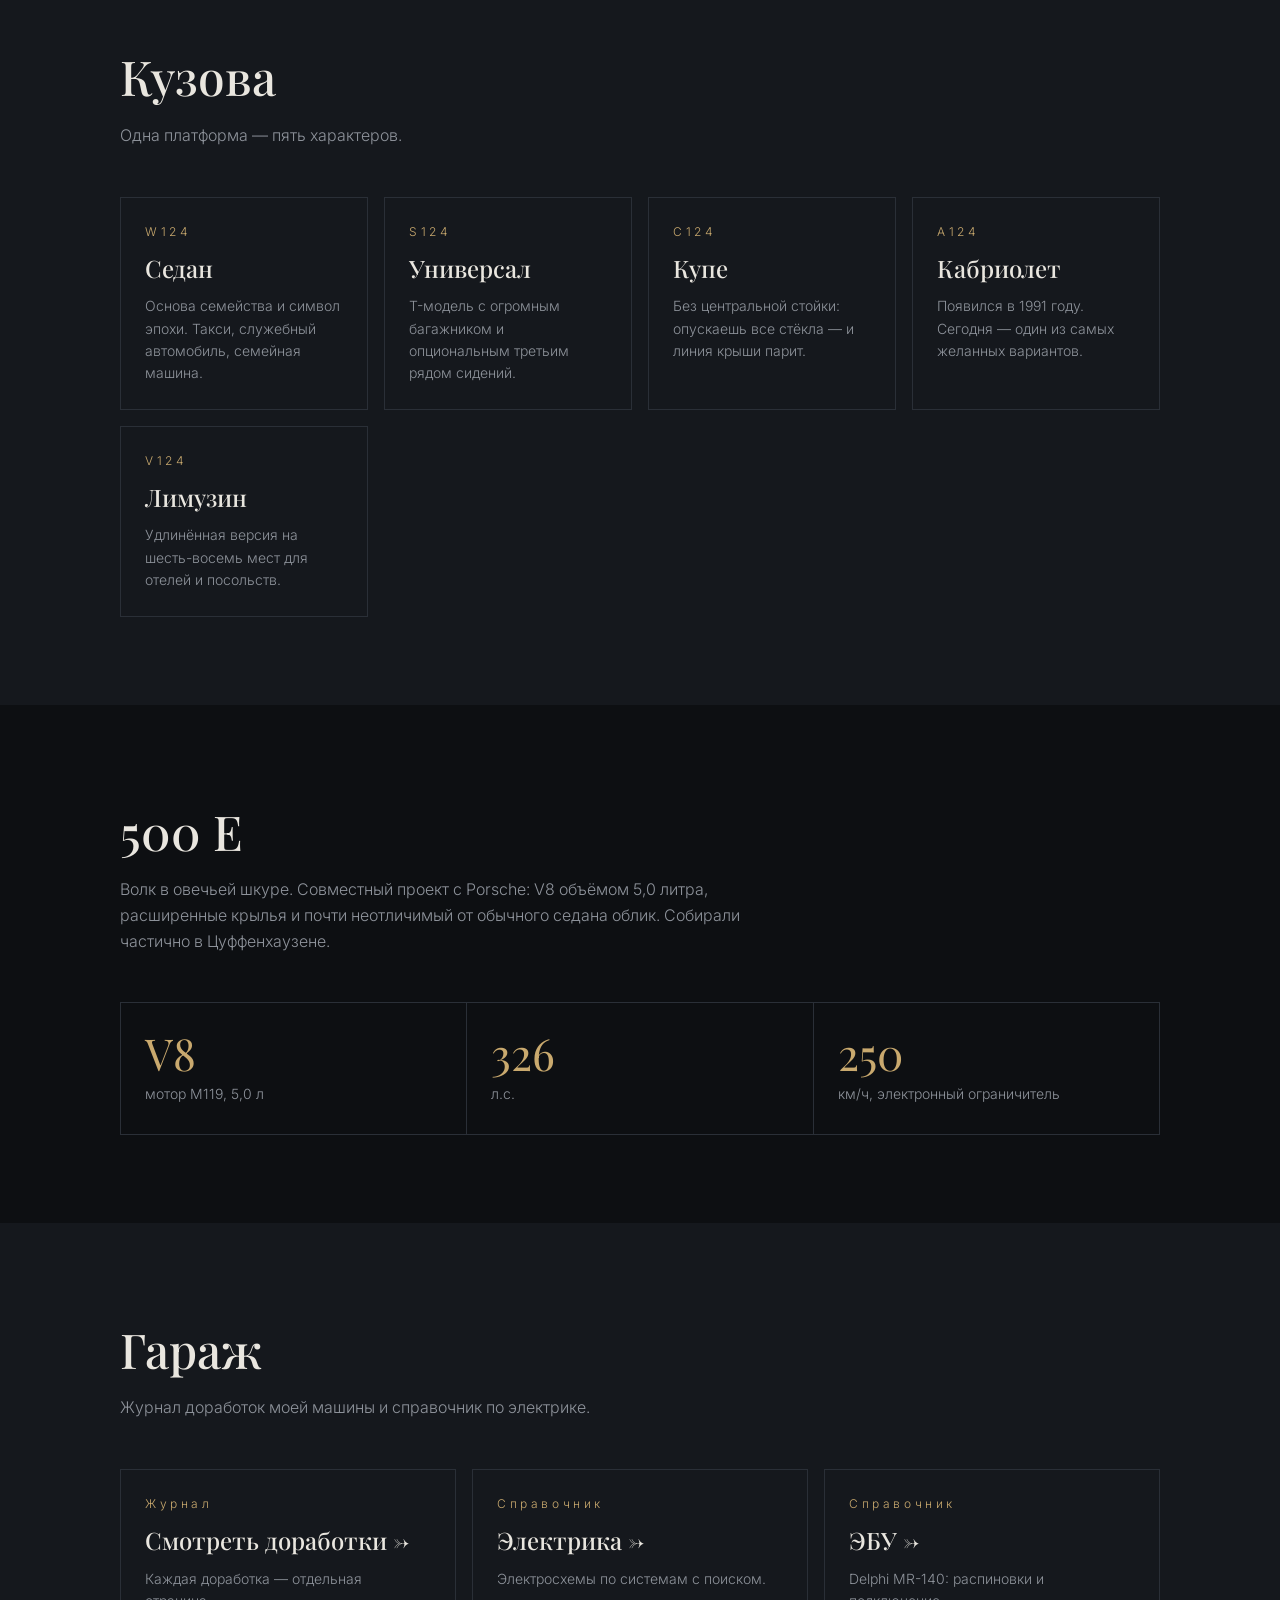
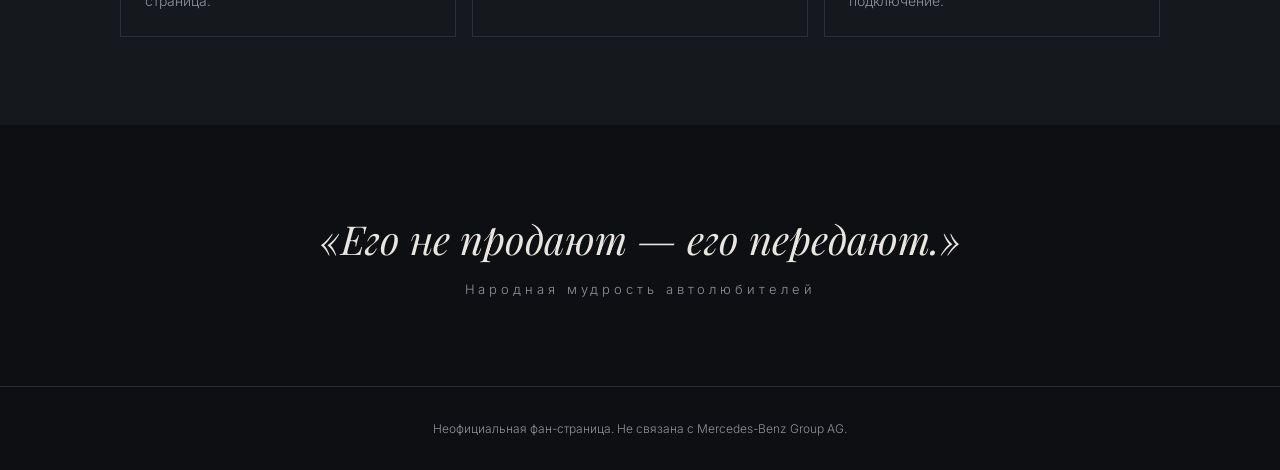
==== commit 2742ab82: "Top nav on all pages; move Delphi MR-140 to separate ECU page Co-Authored-By: Claude Opus 5.5 <norep" ====
--- a/index.html
+++ b/index.html
@@ -8,6 +8,7 @@
   <link rel="preconnect" href="https://fonts.googleapis.com">
   <link rel="preconnect" href="https://fonts.gstatic.com" crossorigin>
   <link href="https://fonts.googleapis.com/css2?family=Playfair+Display:wght@500;700&family=Inter:wght@300;400;600&display=swap" rel="stylesheet">
+  <link rel="stylesheet" href="nav.css">
   <style>
     :root {
       --bg: #0d0f12;
@@ -215,6 +216,8 @@
 </head>
 <body>
 
+  <div class="topnav-bar"><nav class="topnav"><a href="" class="active">Главная</a><a href="mods/">Доработки</a><a href="electrics/">Электрика</a><a href="ecu/">ЭБУ</a></nav></div>
+
   <header class="hero">
     <p class="eyebrow">Mercedes-Benz · 1984 — 1997</p>
     <h1 class="title">W124</h1>
@@ -278,6 +281,7 @@
       <div class="bodies">
         <a class="body-card mods-link" href="mods/"><div class="code">Журнал</div><h3>Смотреть доработки →</h3><p>Каждая доработка — отдельная страница.</p></a>
         <a class="body-card mods-link" href="electrics/"><div class="code">Справочник</div><h3>Электрика →</h3><p>Электросхемы по системам с поиском.</p></a>
+        <a class="body-card mods-link" href="ecu/"><div class="code">Справочник</div><h3>ЭБУ →</h3><p>Delphi MR-140: распиновки и подключение.</p></a>
       </div>
     </div>
   </section>
--- a/nav.css
+++ b/nav.css
@@ -0,0 +1,24 @@
+/* Верхнее меню — общее для всех страниц */
+.topnav {
+  display: flex;
+  gap: 8px;
+  overflow-x: auto;
+  padding: 12px 16px;
+  max-width: 1040px;
+  margin: 0 auto;
+}
+.topnav-bar { border-bottom: 1px solid #2a2f37; background: #0d0f12; }
+.topnav a {
+  flex: none;
+  padding: 8px 16px;
+  border: 1px solid #2a2f37;
+  font-family: Inter, system-ui, sans-serif;
+  font-size: 13px;
+  letter-spacing: .15em;
+  text-transform: uppercase;
+  text-decoration: none;
+  color: #8e939b;
+  transition: border-color .2s, color .2s;
+}
+.topnav a:hover { color: #e9e6df; border-color: #8e939b; }
+.topnav a.active { color: #0d0f12; background: #c9a96e; border-color: #c9a96e; }
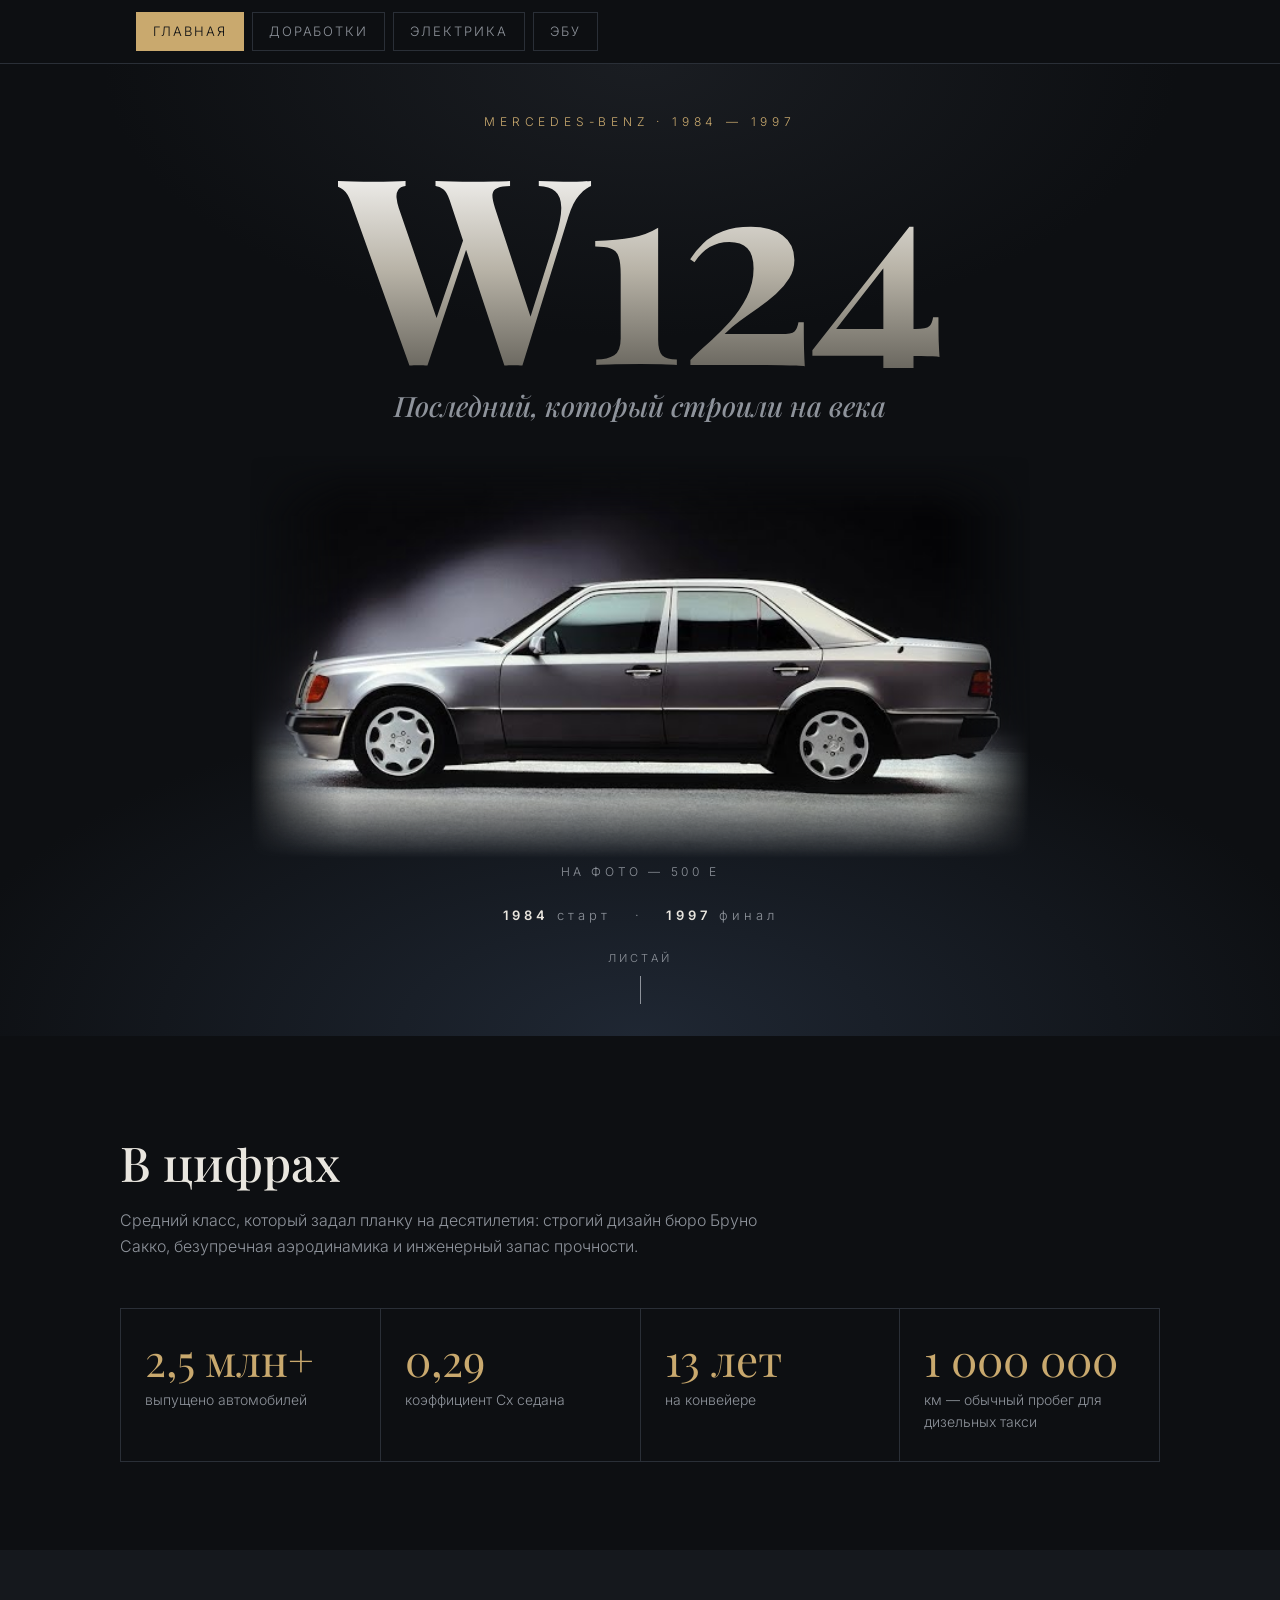
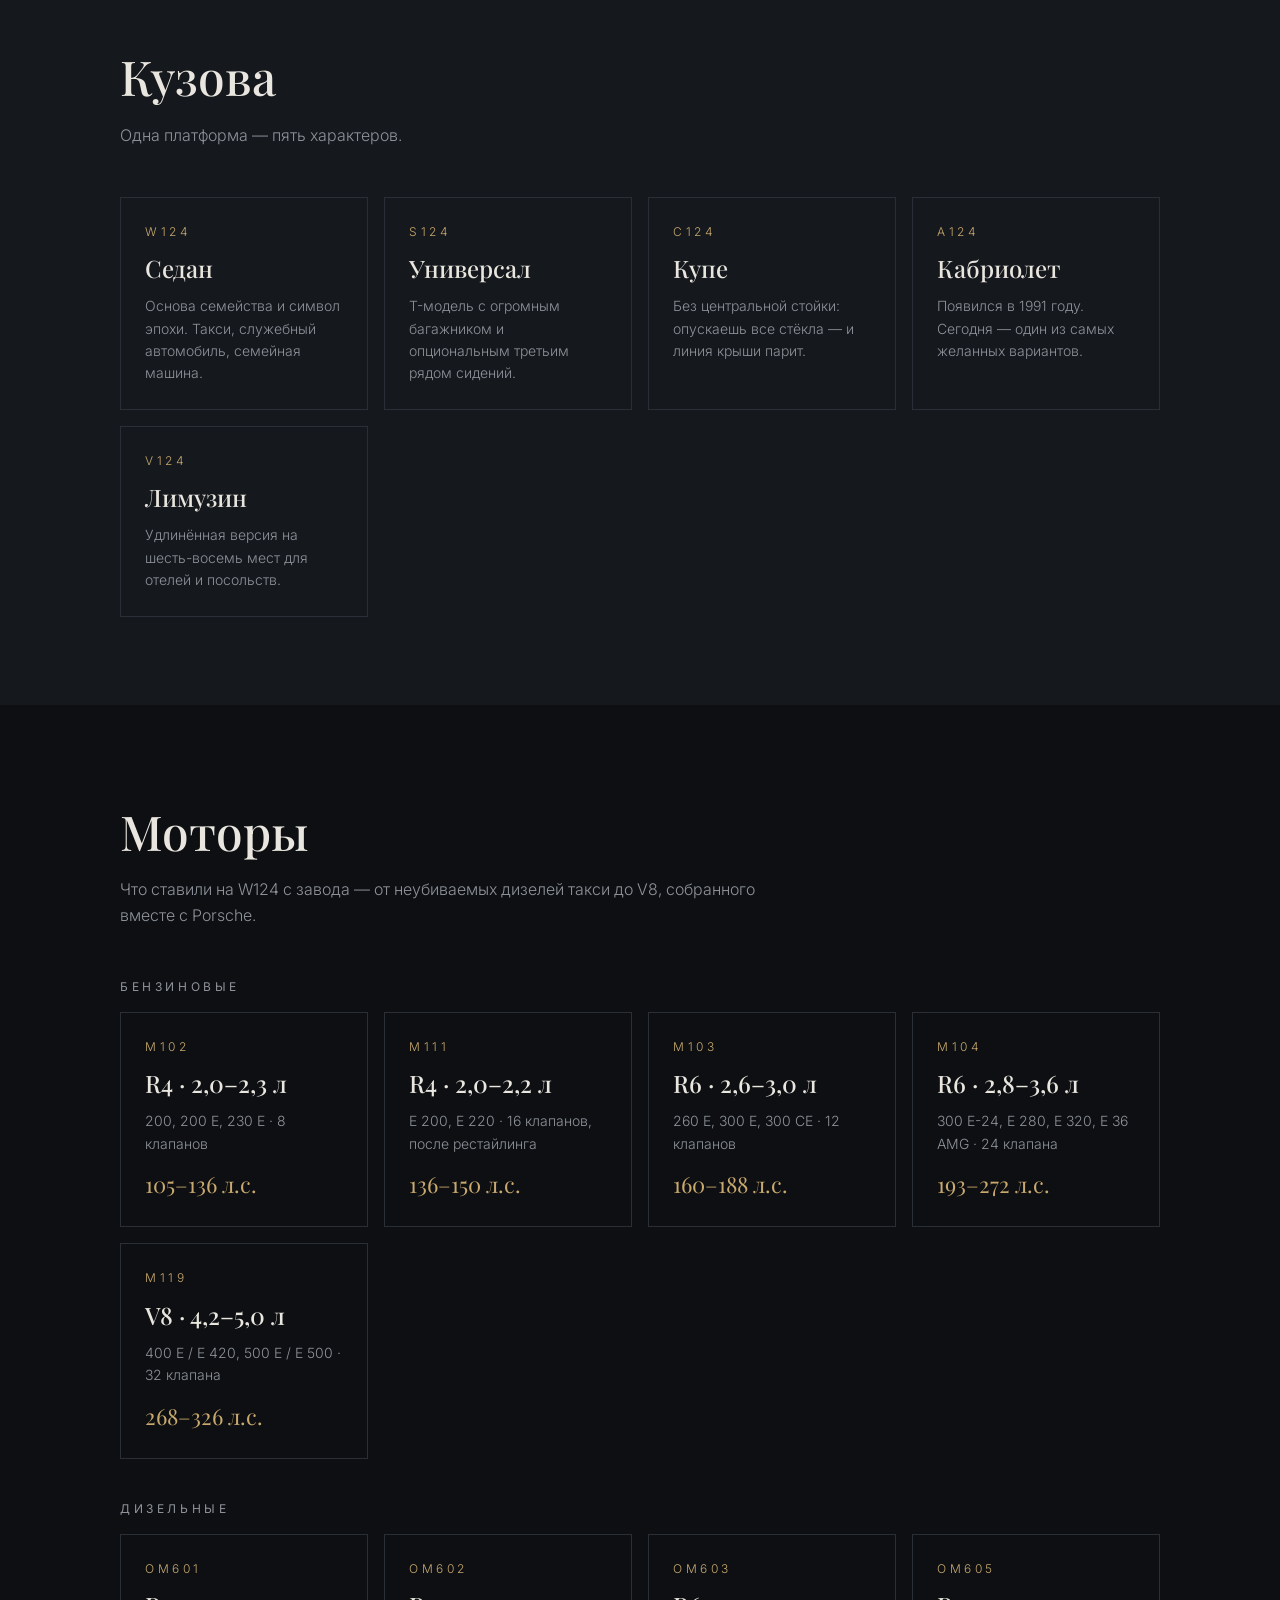
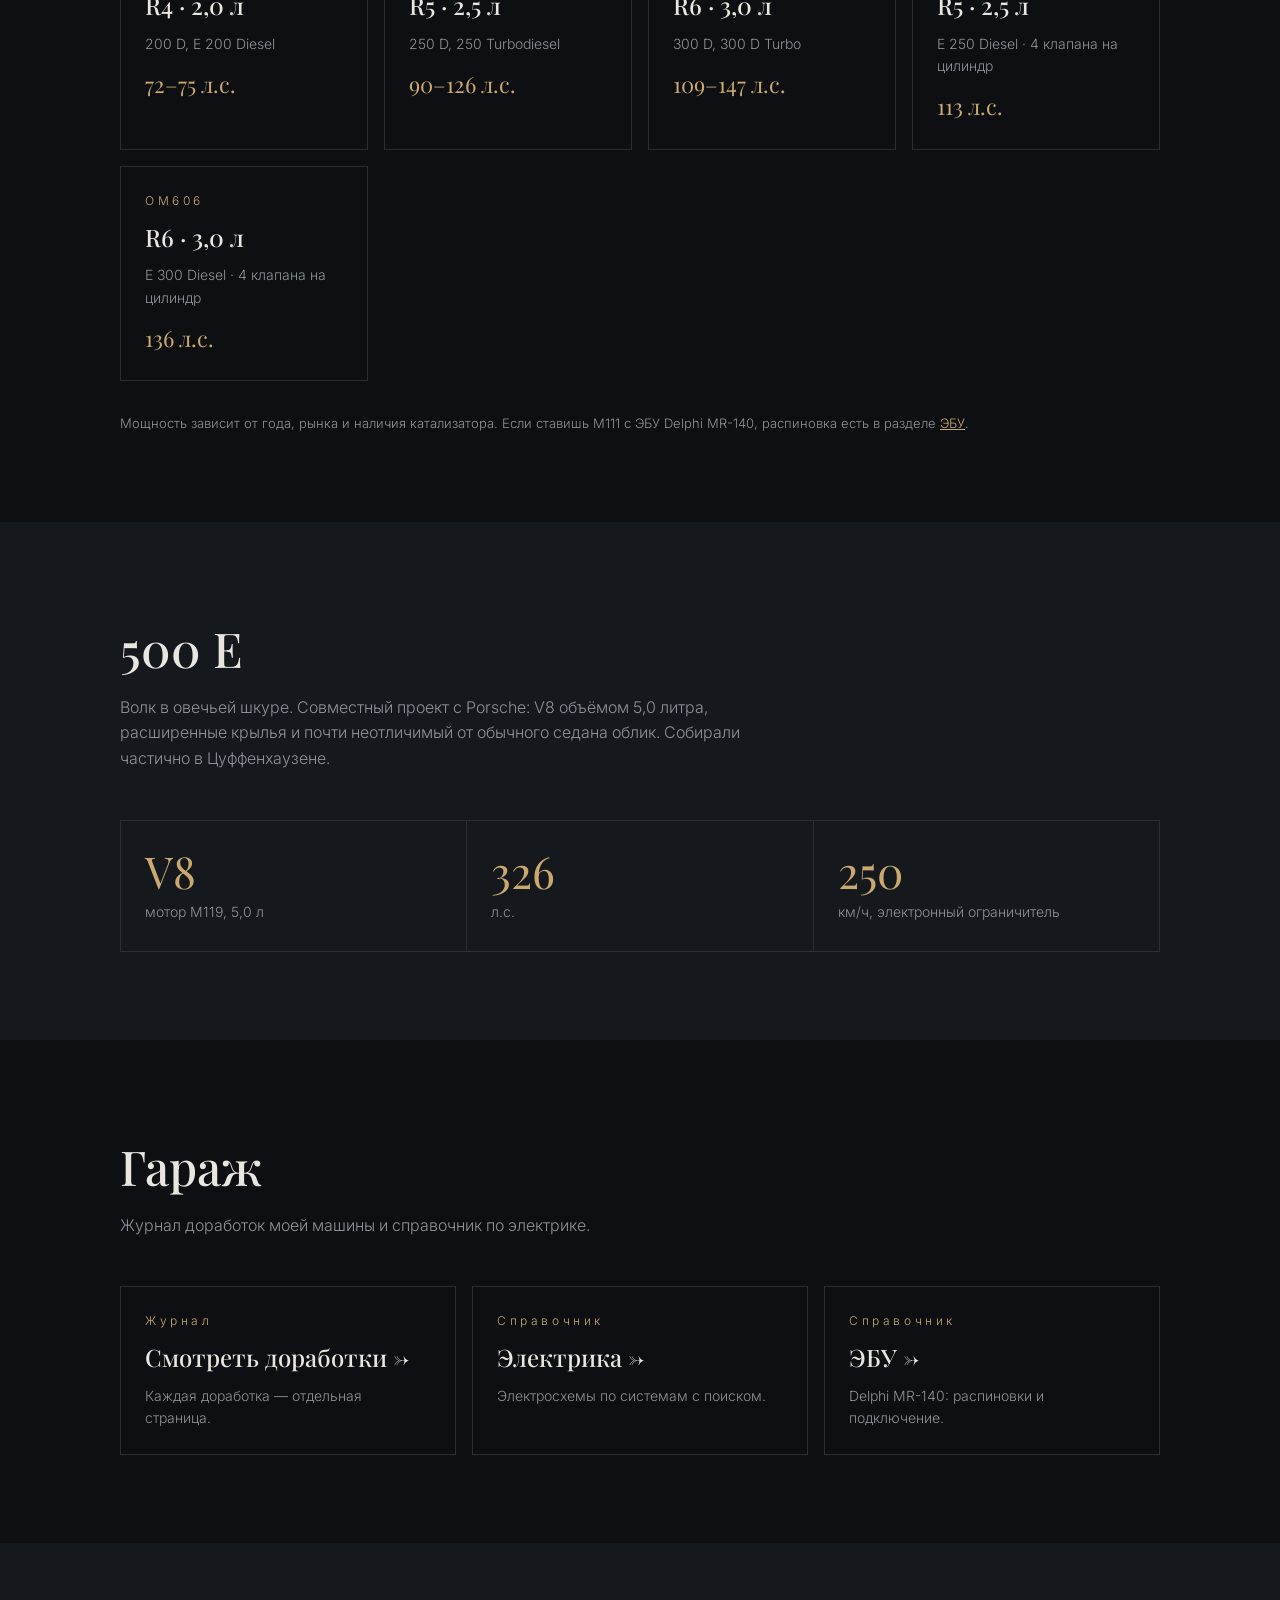
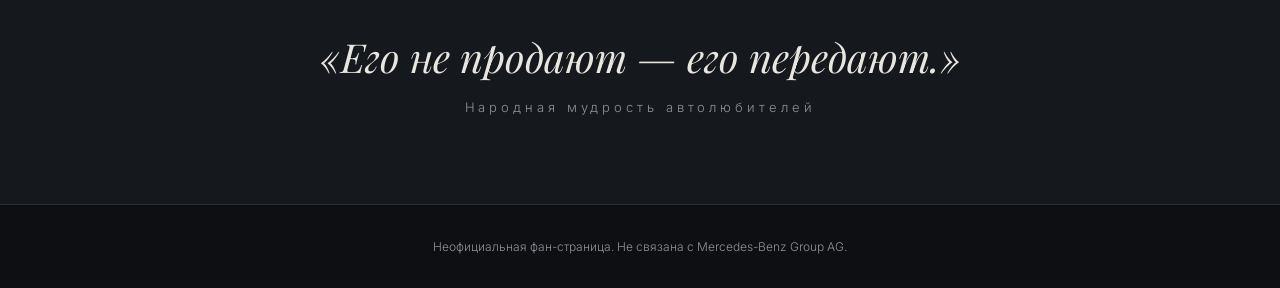
==== commit e5758f6b: "Home: factory engines section Co-Authored-By: Claude Opus 5.5 <noreply@anthropic.com>" ====
--- a/index.html
+++ b/index.html
@@ -194,6 +194,12 @@
 
     .mods-link { display: block; max-width: 420px; text-decoration: none; }
 
+    .eng-group { font-size: 12px; letter-spacing: .3em; text-transform: uppercase; color: var(--muted); font-weight: 400; margin: 40px 0 16px; }
+    .eng-group:first-of-type { margin-top: 0; }
+    .body-card .hp { margin-top: 12px; font-family: "Playfair Display", serif; font-size: 22px; color: var(--accent); }
+    .eng-note { margin: 32px 0 0; font-size: 13px; color: var(--muted); }
+    .eng-note a { color: var(--accent); }
+
     .quote {
       text-align: center;
       font-family: "Playfair Display", serif;
@@ -262,7 +268,34 @@
     </div>
   </section>
 
-  <section>
+  <section id="engines">
+    <div class="wrap">
+      <h2>Моторы</h2>
+      <p class="lead">Что ставили на W124 с завода — от неубиваемых дизелей такси до V8, собранного вместе с Porsche.</p>
+
+      <h3 class="eng-group">Бензиновые</h3>
+      <div class="bodies">
+        <div class="body-card"><div class="code">M102</div><h3>R4 · 2,0–2,3 л</h3><p>200, 200 E, 230 E · 8 клапанов</p><div class="hp">105–136 л.с.</div></div>
+        <div class="body-card"><div class="code">M111</div><h3>R4 · 2,0–2,2 л</h3><p>E 200, E 220 · 16 клапанов, после рестайлинга</p><div class="hp">136–150 л.с.</div></div>
+        <div class="body-card"><div class="code">M103</div><h3>R6 · 2,6–3,0 л</h3><p>260 E, 300 E, 300 CE · 12 клапанов</p><div class="hp">160–188 л.с.</div></div>
+        <div class="body-card"><div class="code">M104</div><h3>R6 · 2,8–3,6 л</h3><p>300 E-24, E 280, E 320, E 36 AMG · 24 клапана</p><div class="hp">193–272 л.с.</div></div>
+        <div class="body-card"><div class="code">M119</div><h3>V8 · 4,2–5,0 л</h3><p>400 E / E 420, 500 E / E 500 · 32 клапана</p><div class="hp">268–326 л.с.</div></div>
+      </div>
+
+      <h3 class="eng-group">Дизельные</h3>
+      <div class="bodies">
+        <div class="body-card"><div class="code">OM601</div><h3>R4 · 2,0 л</h3><p>200 D, E 200 Diesel</p><div class="hp">72–75 л.с.</div></div>
+        <div class="body-card"><div class="code">OM602</div><h3>R5 · 2,5 л</h3><p>250 D, 250 Turbodiesel</p><div class="hp">90–126 л.с.</div></div>
+        <div class="body-card"><div class="code">OM603</div><h3>R6 · 3,0 л</h3><p>300 D, 300 D Turbo</p><div class="hp">109–147 л.с.</div></div>
+        <div class="body-card"><div class="code">OM605</div><h3>R5 · 2,5 л</h3><p>E 250 Diesel · 4 клапана на цилиндр</p><div class="hp">113 л.с.</div></div>
+        <div class="body-card"><div class="code">OM606</div><h3>R6 · 3,0 л</h3><p>E 300 Diesel · 4 клапана на цилиндр</p><div class="hp">136 л.с.</div></div>
+      </div>
+
+      <p class="eng-note">Мощность зависит от года, рынка и наличия катализатора. Если ставишь M111 с ЭБУ Delphi MR-140, распиновка есть в разделе <a href="ecu/">ЭБУ</a>.</p>
+    </div>
+  </section>
+
+  <section class="alt">
     <div class="wrap">
       <h2>500 E</h2>
       <p class="lead">Волк в овечьей шкуре. Совместный проект с Porsche: V8 объёмом 5,0 литра, расширенные крылья и почти неотличимый от обычного седана облик. Собирали частично в Цуффенхаузене.</p>
@@ -274,7 +307,7 @@
     </div>
   </section>
 
-  <section class="alt">
+  <section>
     <div class="wrap">
       <h2>Гараж</h2>
       <p class="lead">Журнал доработок моей машины и справочник по электрике.</p>
@@ -286,7 +319,7 @@
     </div>
   </section>
 
-  <section>
+  <section class="alt">
     <p class="quote">«Его не продают — его передают.»<span>Народная мудрость автолюбителей</span></p>
   </section>
 
@@ -294,5 +327,7 @@
     Неофициальная фан-страница. Не связана с Mercedes-Benz Group AG.
   </footer>
 
+  <script src="totop.js"></script>
+
 </body>
 </html>
--- a/nav.css
+++ b/nav.css
@@ -22,3 +22,28 @@
 }
 .topnav a:hover { color: #e9e6df; border-color: #8e939b; }
 .topnav a.active { color: #0d0f12; background: #c9a96e; border-color: #c9a96e; }
+
+/* Кнопка «наверх» */
+.totop {
+  position: fixed;
+  right: 16px;
+  bottom: 16px;
+  z-index: 20;
+  width: 48px;
+  height: 48px;
+  border: 1px solid #c9a96e;
+  border-radius: 50%;
+  background: #15181d;
+  color: #c9a96e;
+  font-size: 22px;
+  line-height: 1;
+  cursor: pointer;
+  box-shadow: 0 4px 16px rgba(0, 0, 0, .5);
+  opacity: 0;
+  visibility: hidden;
+  transform: translateY(12px);
+  transition: opacity .25s, transform .25s, visibility .25s, background .2s, color .2s;
+}
+.totop.show { opacity: 1; visibility: visible; transform: none; }
+.totop:hover { background: #c9a96e; color: #0d0f12; }
+@media (prefers-reduced-motion: reduce) { .totop { opacity: 1 !important; } .totop:not(.show) { display: none; } }
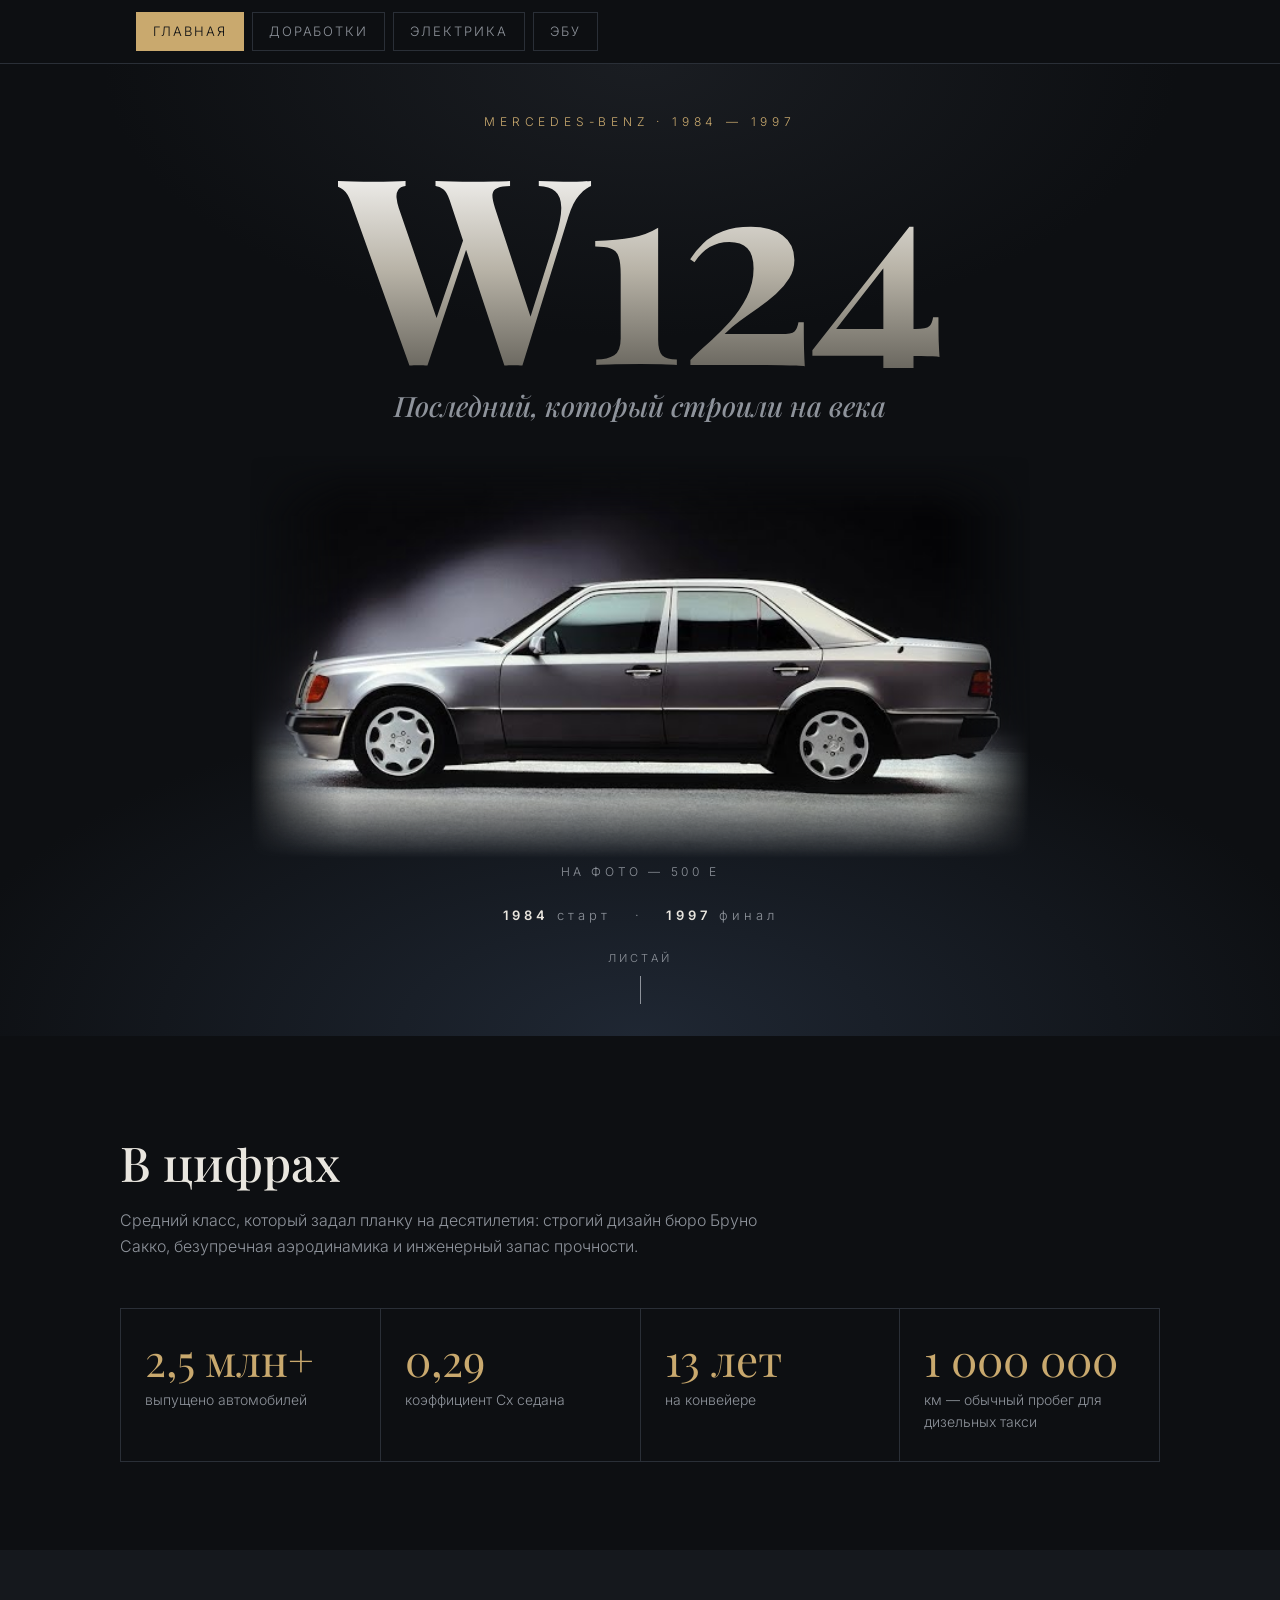
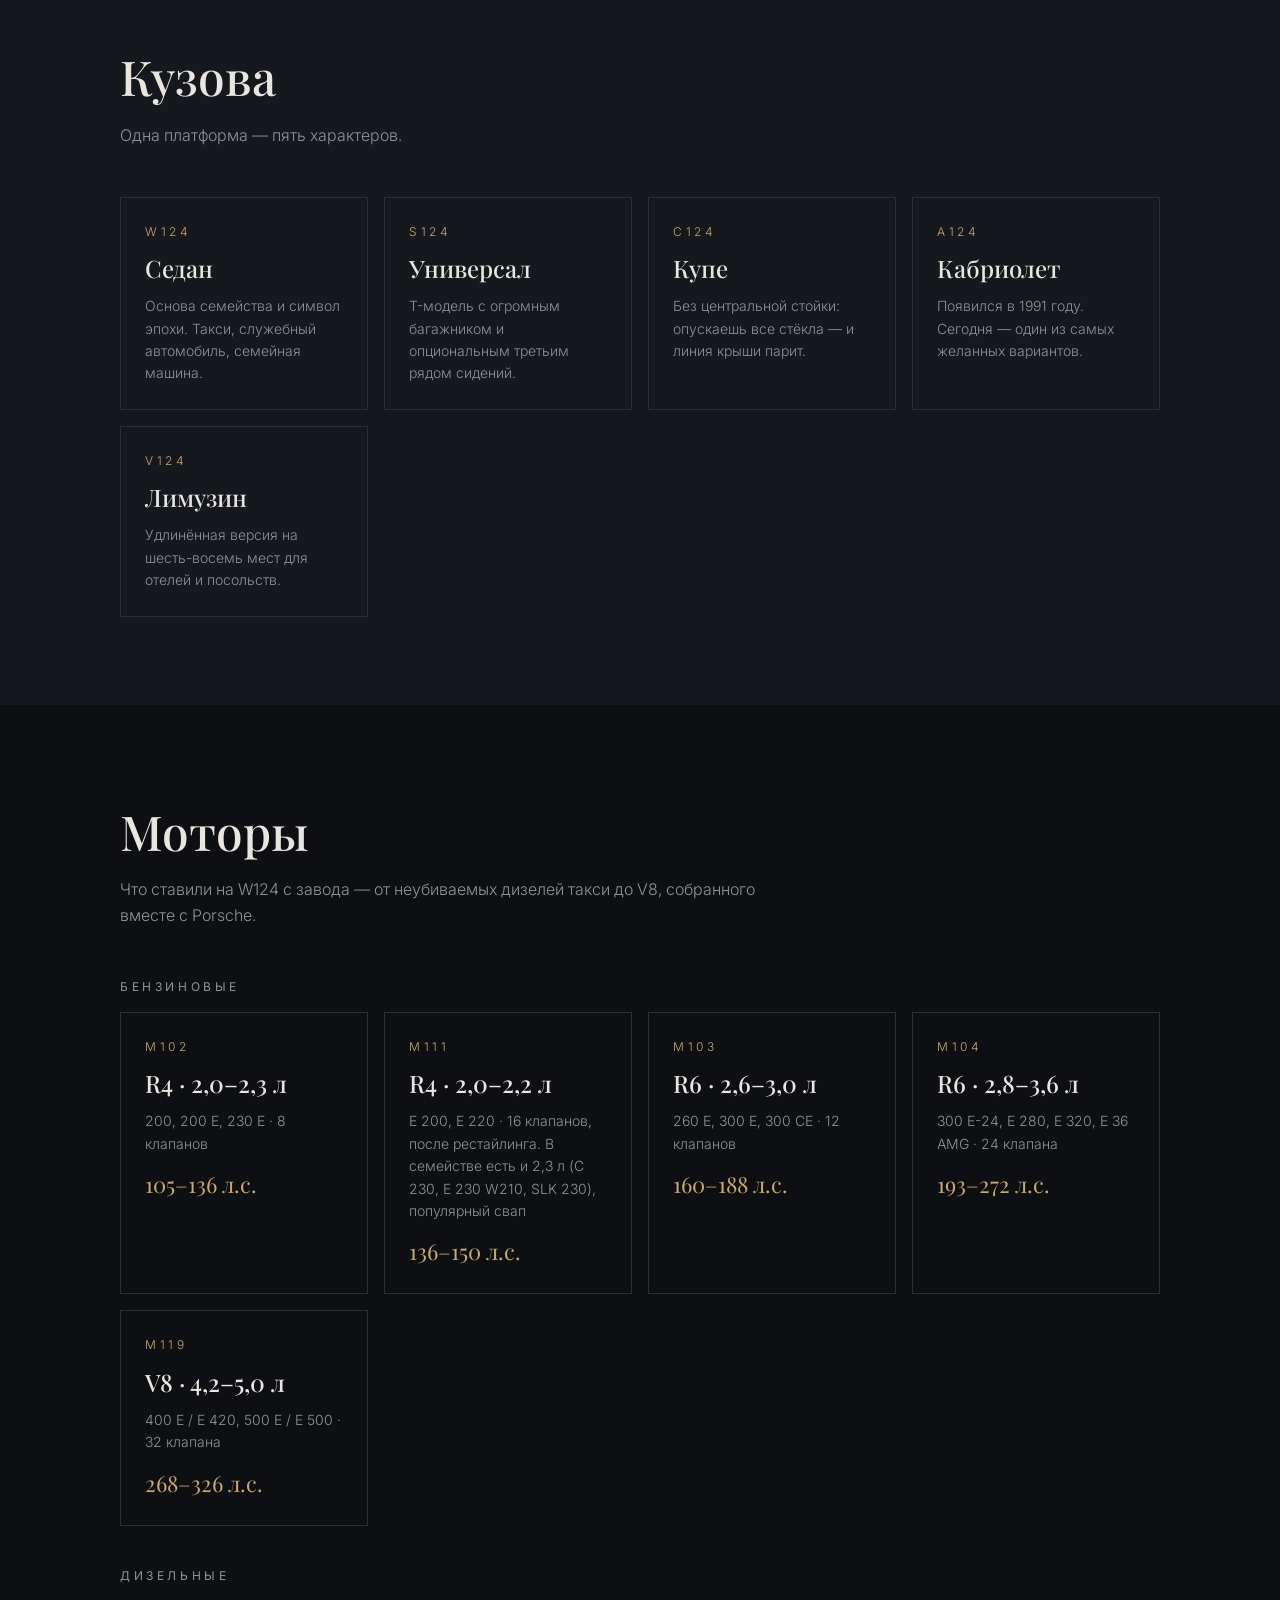
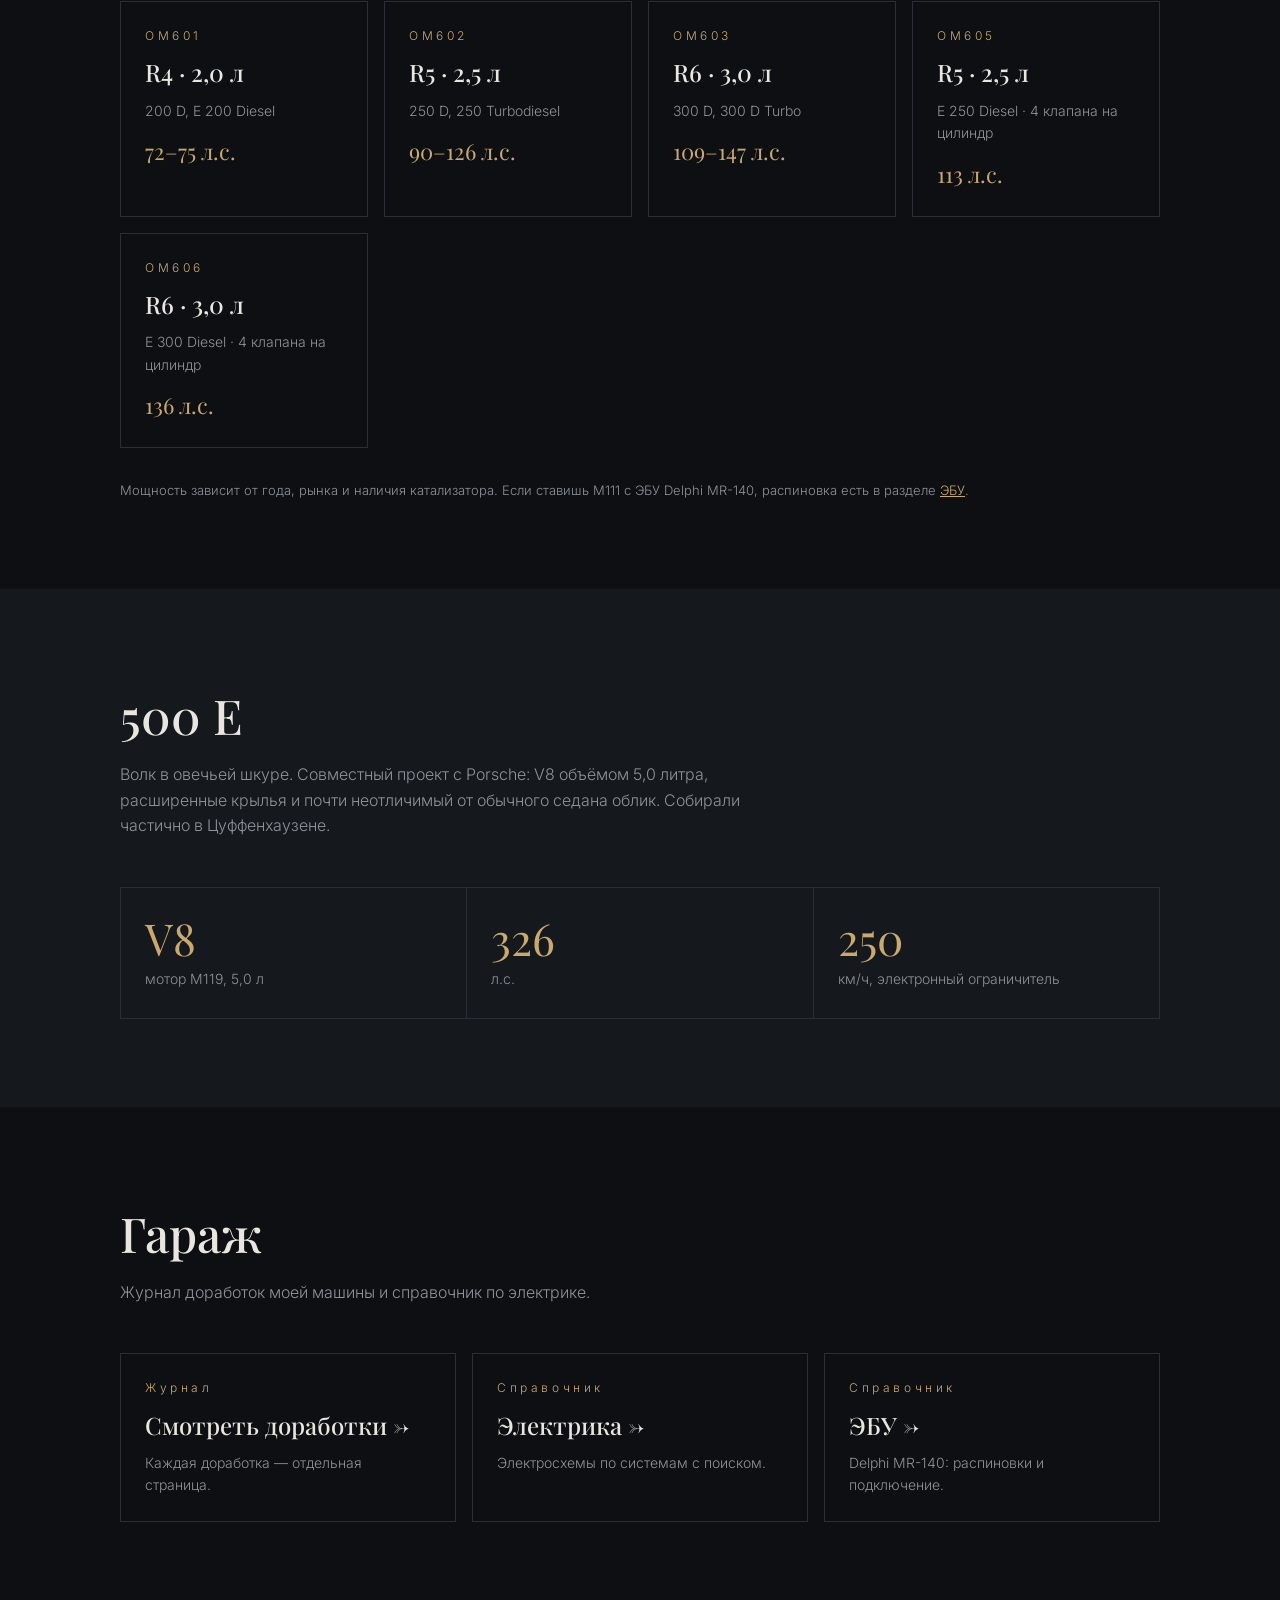
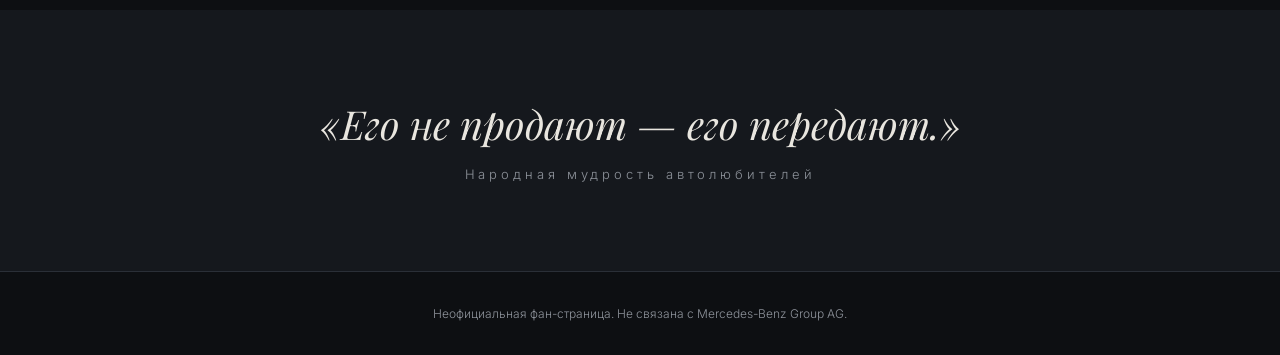
==== commit a71625e3: "Home: mention M111 2.3 L variant Co-Authored-By: Claude Opus 5.5 <noreply@anthropic.com>" ====
--- a/index.html
+++ b/index.html
@@ -276,7 +276,7 @@
       <h3 class="eng-group">Бензиновые</h3>
       <div class="bodies">
         <div class="body-card"><div class="code">M102</div><h3>R4 · 2,0–2,3 л</h3><p>200, 200 E, 230 E · 8 клапанов</p><div class="hp">105–136 л.с.</div></div>
-        <div class="body-card"><div class="code">M111</div><h3>R4 · 2,0–2,2 л</h3><p>E 200, E 220 · 16 клапанов, после рестайлинга</p><div class="hp">136–150 л.с.</div></div>
+        <div class="body-card"><div class="code">M111</div><h3>R4 · 2,0–2,2 л</h3><p>E 200, E 220 · 16 клапанов, после рестайлинга. В семействе есть и 2,3 л (C 230, E 230 W210, SLK 230), популярный свап</p><div class="hp">136–150 л.с.</div></div>
         <div class="body-card"><div class="code">M103</div><h3>R6 · 2,6–3,0 л</h3><p>260 E, 300 E, 300 CE · 12 клапанов</p><div class="hp">160–188 л.с.</div></div>
         <div class="body-card"><div class="code">M104</div><h3>R6 · 2,8–3,6 л</h3><p>300 E-24, E 280, E 320, E 36 AMG · 24 клапана</p><div class="hp">193–272 л.с.</div></div>
         <div class="body-card"><div class="code">M119</div><h3>V8 · 4,2–5,0 л</h3><p>400 E / E 420, 500 E / E 500 · 32 клапана</p><div class="hp">268–326 л.с.</div></div>
